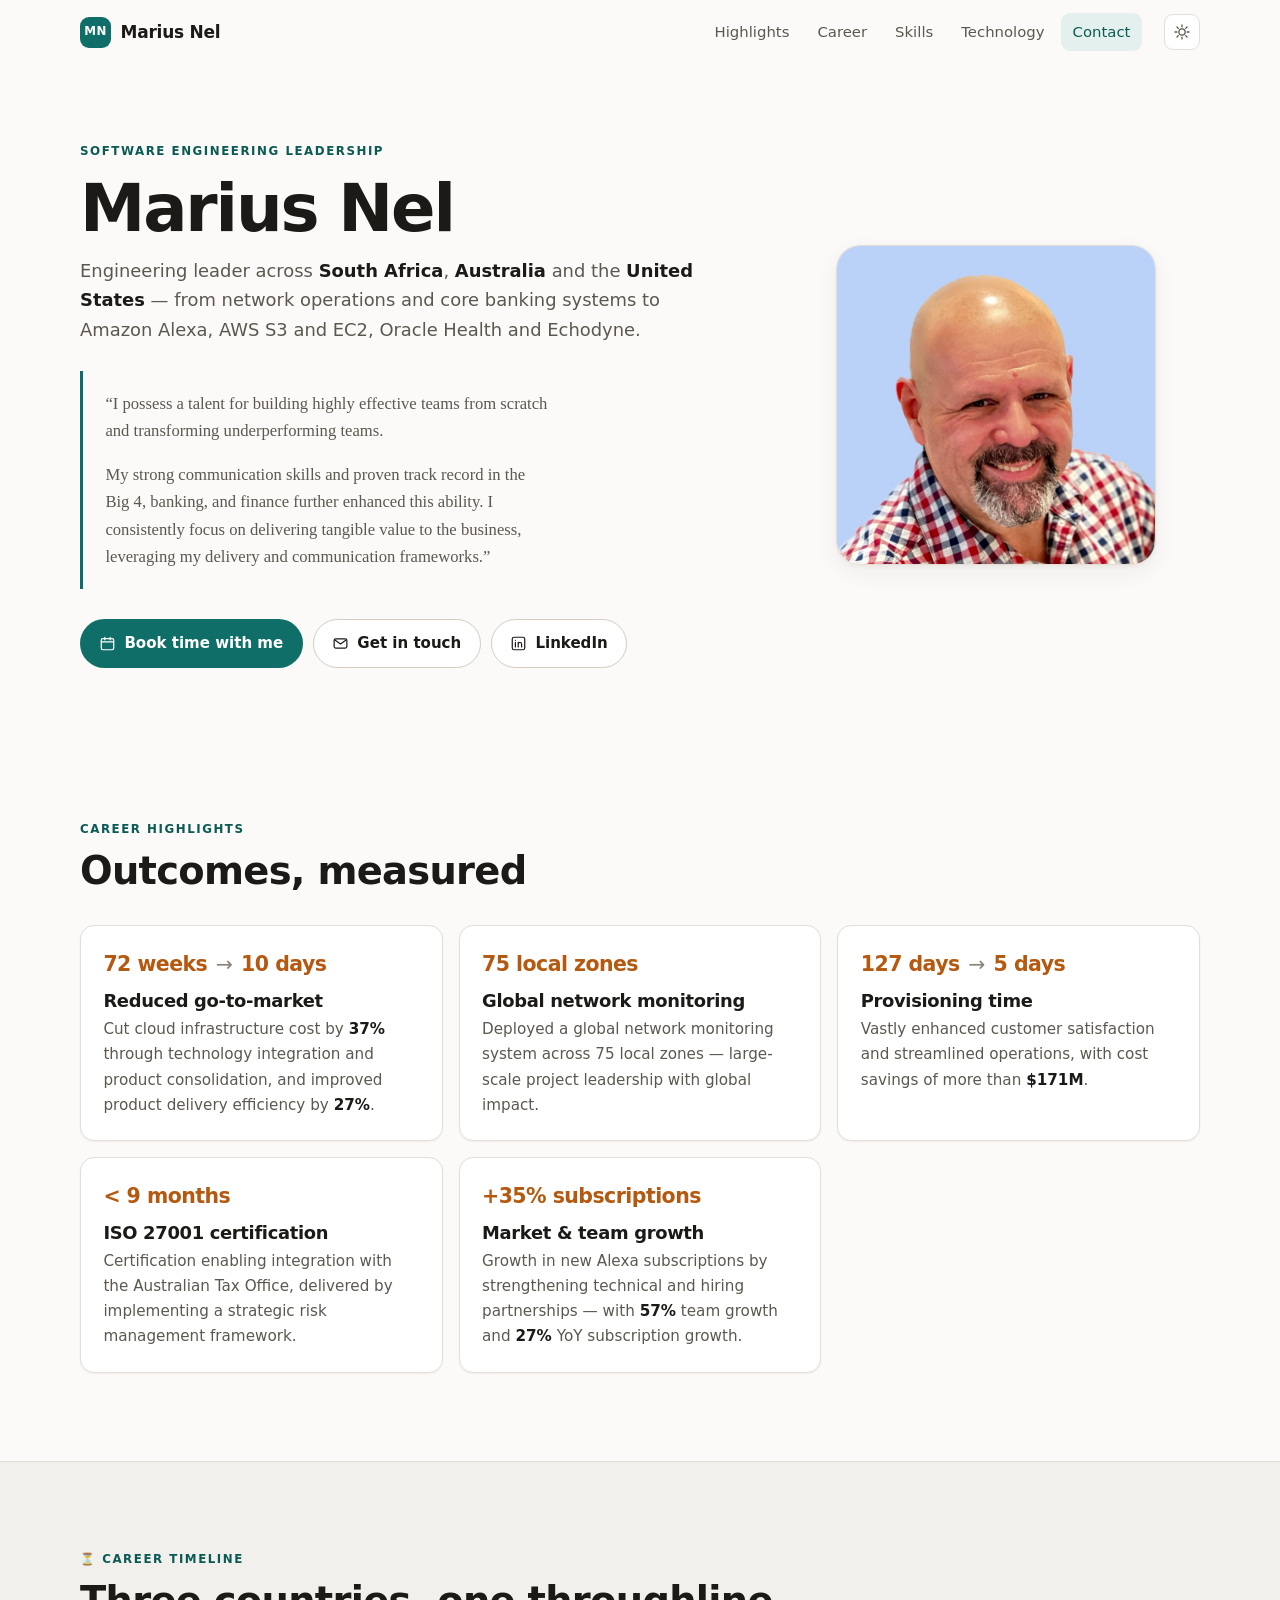
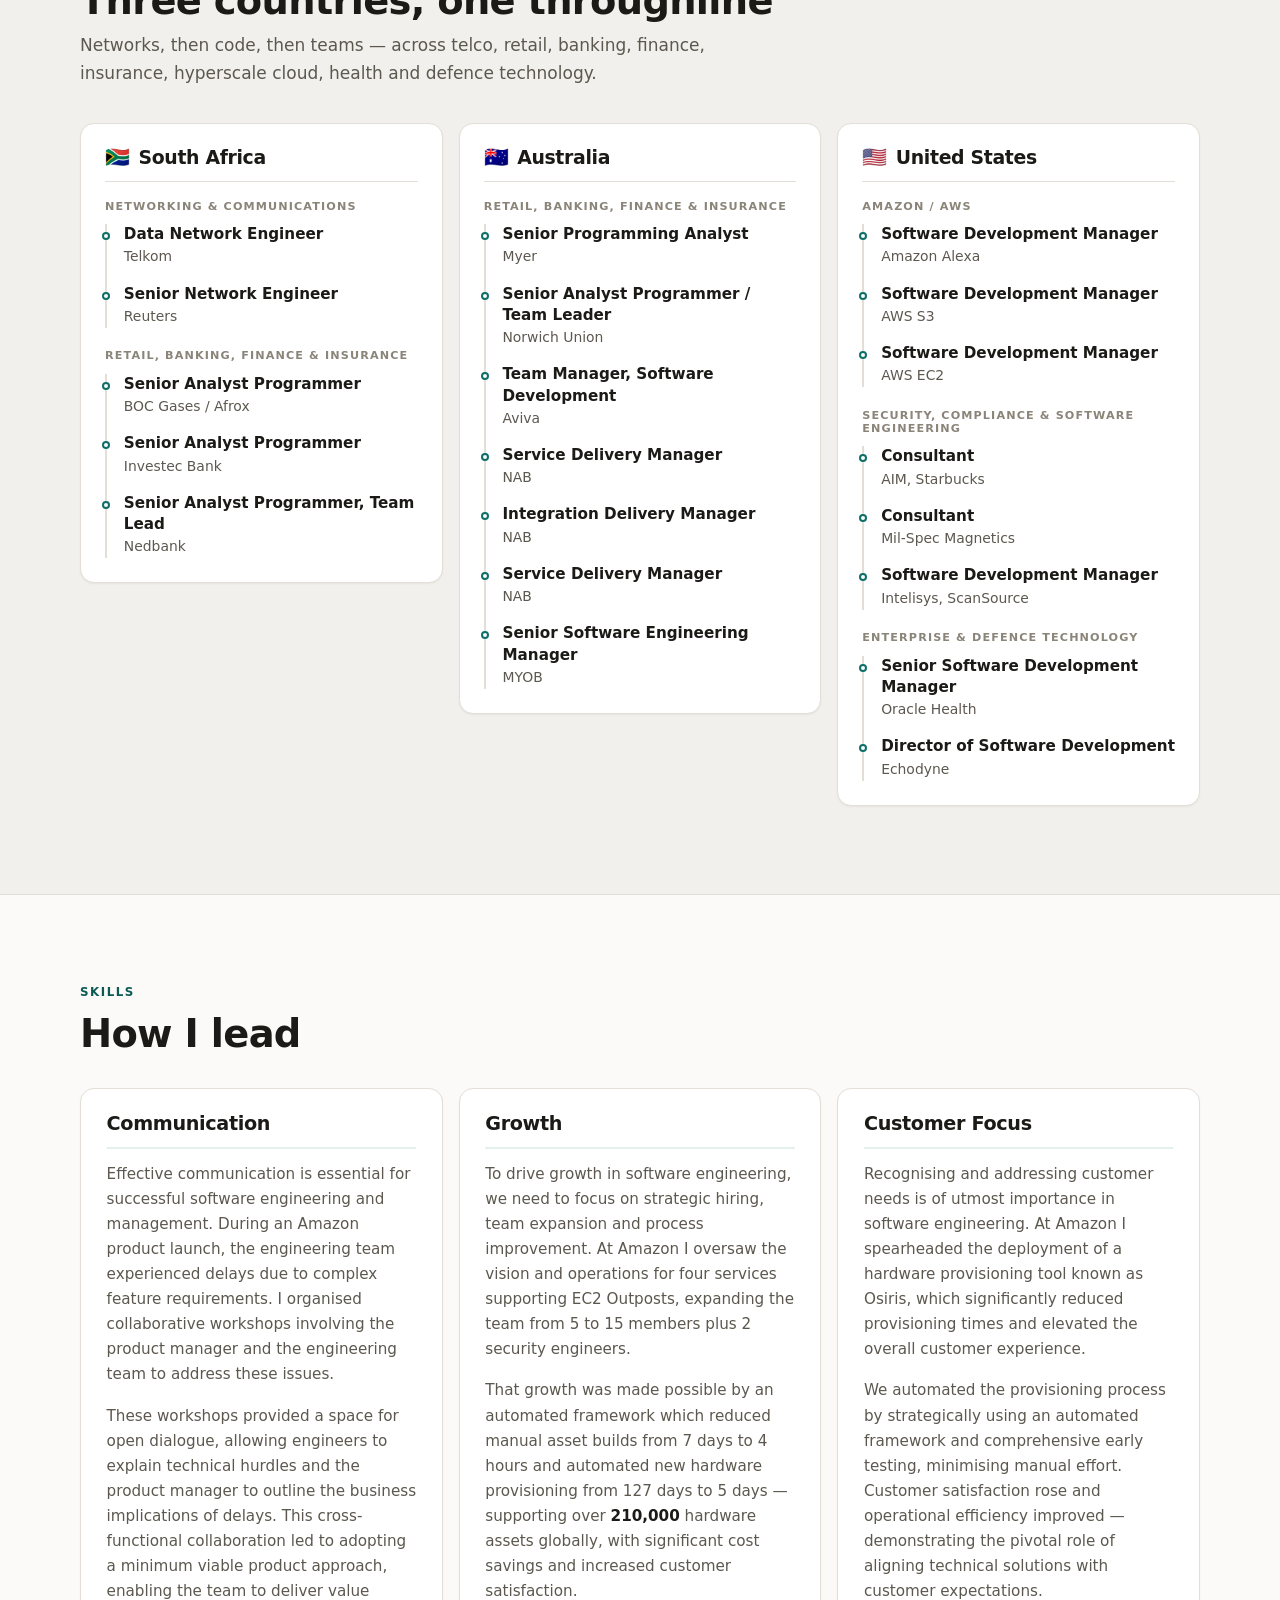
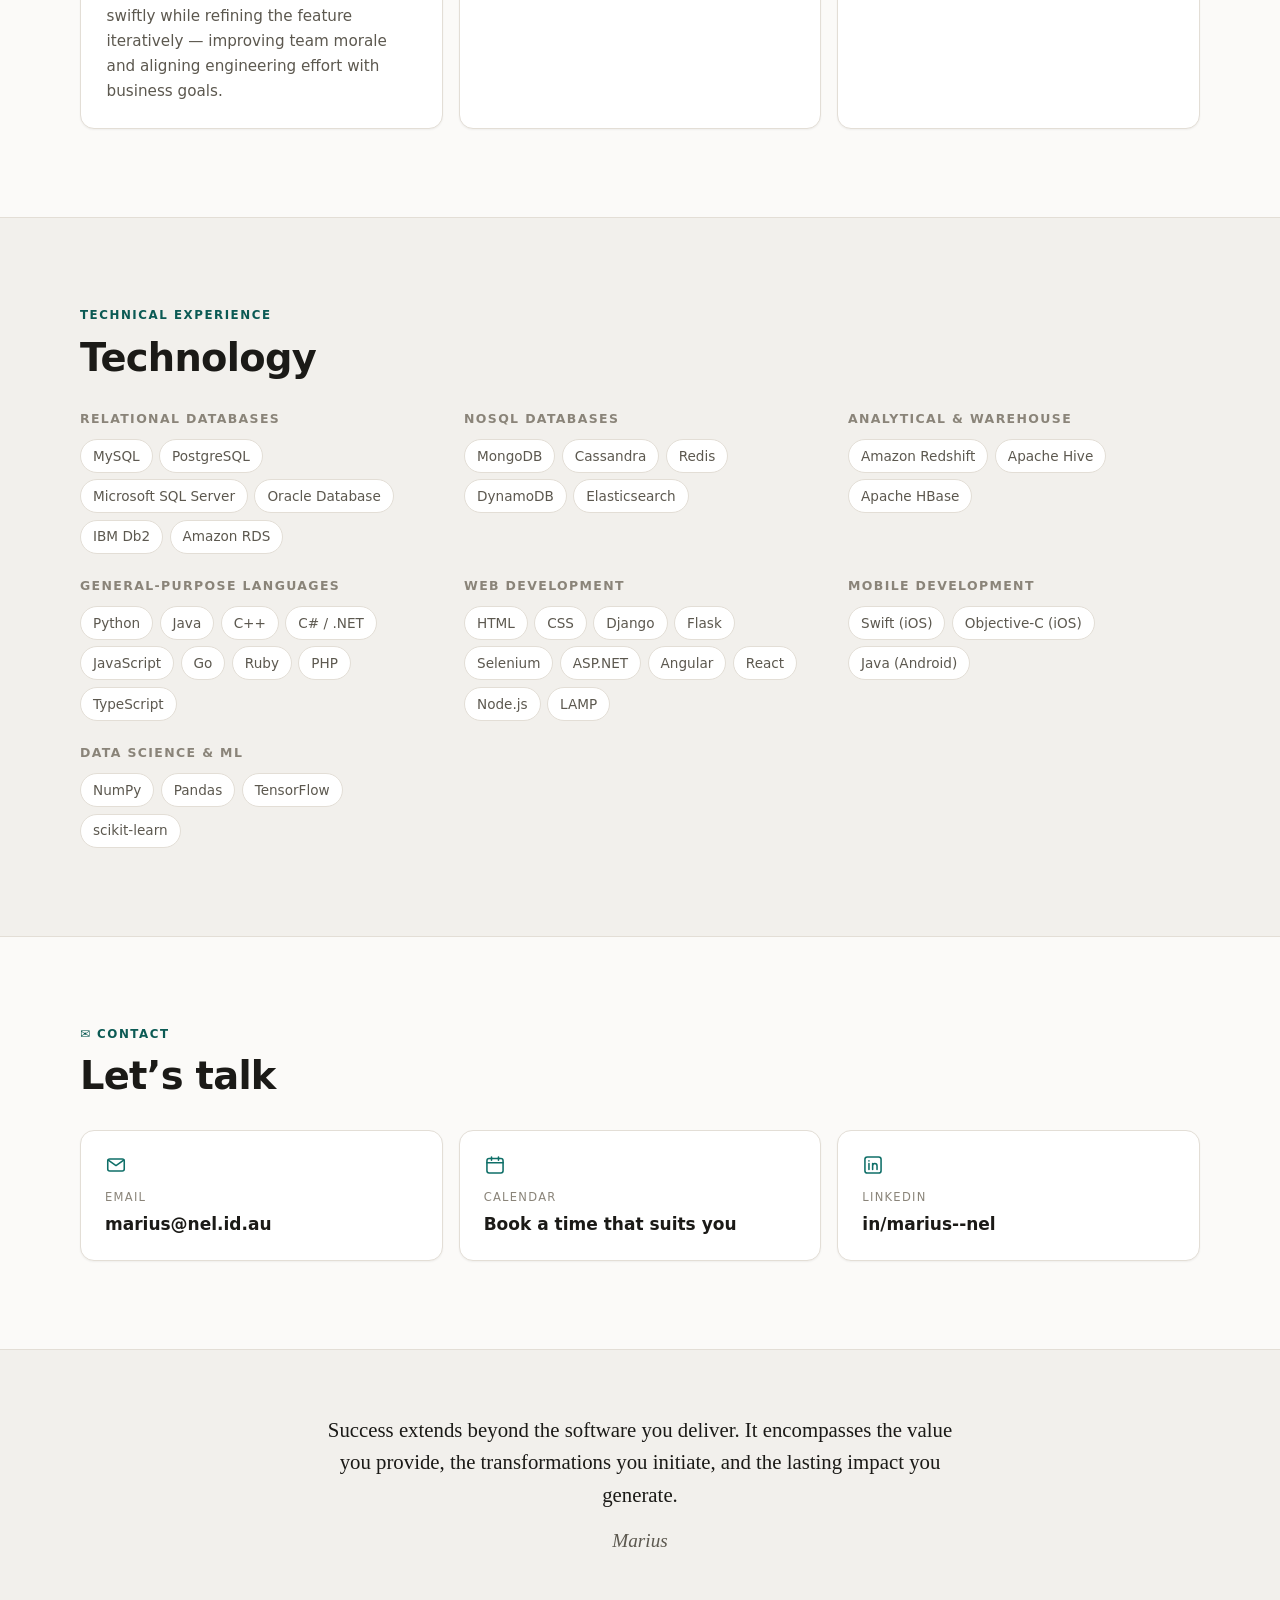
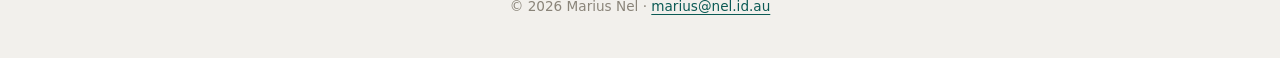
==== index.html @ 3f94d983 "Rebuild marius-nel.com as a static GitHub Pages site Replaces the Notion-hosted page with a dependen" ====
<!doctype html>
<html lang="en" data-theme="light">
<head>
<meta charset="utf-8">
<meta name="viewport" content="width=device-width, initial-scale=1">
<title>Marius Nel — Software Engineering Leader</title>
<meta name="description" content="Marius Nel — engineering leader across South Africa, Australia and the United States. Amazon, AWS, Oracle Health, Echodyne, NAB, MYOB. Building high-performing teams and turning around underperforming ones.">
<link rel="canonical" href="https://www.marius-nel.com/">

<meta property="og:type" content="profile">
<meta property="og:title" content="Marius Nel — Software Engineering Leader">
<meta property="og:description" content="I build highly effective teams from scratch and transform underperforming ones — with a track record across Big 4, banking, finance, and hyperscale cloud.">
<meta property="og:image" content="assets/img/marius-nel.jpg">
<meta property="og:url" content="https://www.marius-nel.com/">
<meta name="twitter:card" content="summary_large_image">

<link rel="icon" href="assets/img/favicon.svg" type="image/svg+xml">
<link rel="apple-touch-icon" href="assets/img/marius-nel.jpg">
<link rel="stylesheet" href="assets/css/site.css">

<!-- Set the theme before first paint so there is no light-to-dark flash. -->
<script>
(function(){try{var t=localStorage.getItem("mn-theme")||(matchMedia("(prefers-color-scheme: dark)").matches?"dark":"light");document.documentElement.setAttribute("data-theme",t);}catch(e){}})();
</script>

<script type="application/ld+json">
{
  "@context": "https://schema.org",
  "@type": "Person",
  "name": "Marius Nel",
  "jobTitle": "Software Engineering Leader",
  "email": "mailto:marius@nel.id.au",
  "url": "https://www.marius-nel.com/",
  "image": "https://www.marius-nel.com/assets/img/marius-nel.jpg",
  "sameAs": ["https://www.linkedin.com/in/marius--nel/"],
  "knowsAbout": ["Software Engineering Management", "Cloud Infrastructure", "Service Delivery", "ISO 27001", "Team Building"],
  "alumniOf": [
    {"@type": "Organization", "name": "Amazon"},
    {"@type": "Organization", "name": "Amazon Web Services"},
    {"@type": "Organization", "name": "Oracle Health"},
    {"@type": "Organization", "name": "National Australia Bank"}
  ]
}
</script>
</head>
<body>

<a class="skip-link" href="#main">Skip to content</a>

<header class="site-header">
  <div class="wrap header-inner">
    <a class="brand" href="#top">
      <span class="brand-mark" aria-hidden="true">MN</span>
      <span class="brand-name">Marius Nel</span>
    </a>

    <nav class="nav" id="nav" aria-label="Primary">
      <a href="#highlights">Highlights</a>
      <a href="#timeline">Career</a>
      <a href="#skills">Skills</a>
      <a href="#tech">Technology</a>
      <a href="#contact">Contact</a>
    </nav>

    <div class="header-actions">
      <button class="icon-btn" id="theme-toggle" type="button" aria-label="Switch to dark theme" aria-pressed="false">
        <svg class="i-sun" viewBox="0 0 24 24" width="18" height="18" aria-hidden="true"><circle cx="12" cy="12" r="4.2"/><g><path d="M12 2.6v2.6M12 18.8v2.6M2.6 12h2.6M18.8 12h2.6M5.3 5.3l1.9 1.9M16.8 16.8l1.9 1.9M18.7 5.3l-1.9 1.9M7.2 16.8l-1.9 1.9"/></g></svg>
        <svg class="i-moon" viewBox="0 0 24 24" width="18" height="18" aria-hidden="true"><path d="M20 14.4A8.6 8.6 0 1 1 9.6 4a7 7 0 0 0 10.4 10.4Z"/></svg>
      </button>
      <button class="icon-btn nav-toggle" id="nav-toggle" type="button" aria-label="Open menu" aria-expanded="false" aria-controls="nav">
        <svg viewBox="0 0 24 24" width="18" height="18" aria-hidden="true"><path d="M4 7h16M4 12h16M4 17h16"/></svg>
      </button>
    </div>
  </div>
</header>

<main id="main">

  <!-- ───────────────────────── Hero ───────────────────────── -->
  <section class="hero" id="top">
    <div class="wrap hero-grid">
      <div class="hero-copy">
        <p class="eyebrow">Software Engineering Leadership</p>
        <h1>Marius&nbsp;Nel</h1>
        <p class="lede">
          Engineering leader across <strong>South Africa</strong>, <strong>Australia</strong> and the
          <strong>United States</strong> — from network operations and core banking systems to
          Amazon Alexa, AWS S3 and EC2, Oracle Health and Echodyne.
        </p>

        <blockquote class="pull">
          <p>“I possess a talent for building highly effective teams from scratch and transforming underperforming teams.</p>
          <p>My strong communication skills and proven track record in the Big&nbsp;4, banking, and finance further enhanced this ability. I consistently focus on delivering tangible value to the business, leveraging my delivery and communication frameworks.”</p>
        </blockquote>

        <div class="cta-row">
          <a class="btn btn-primary" href="https://calendar.notion.so/meet/mariusnel/meet" target="_blank" rel="noopener">
            <svg viewBox="0 0 24 24" width="17" height="17" aria-hidden="true"><rect x="3.2" y="5" width="17.6" height="15.8" rx="2.4"/><path d="M3.2 9.6h17.6M8.2 3.2v3.6M15.8 3.2v3.6"/></svg>
            Book time with me
          </a>
          <a class="btn btn-ghost" href="#contact">
            <svg viewBox="0 0 24 24" width="17" height="17" aria-hidden="true"><rect x="3" y="5.4" width="18" height="13.2" rx="2.2"/><path d="m3.6 6.6 8.4 6 8.4-6"/></svg>
            Get in touch
          </a>
          <a class="btn btn-ghost" href="https://www.linkedin.com/in/marius--nel/" target="_blank" rel="noopener">
            <svg viewBox="0 0 24 24" width="17" height="17" aria-hidden="true"><rect x="3.2" y="3.2" width="17.6" height="17.6" rx="2.6"/><path d="M7.6 10.4v6.4M7.6 7.5v.05M11.6 16.8v-6.4M11.6 13.1c0-1.6 1-2.7 2.4-2.7s2.4 1 2.4 2.7v3.7"/></svg>
            LinkedIn
          </a>
        </div>
      </div>

      <figure class="hero-figure">
        <img src="assets/img/marius-nel.jpg" alt="Portrait of Marius Nel" width="1690" height="1792" fetchpriority="high">
      </figure>
    </div>
  </section>

  <!-- ───────────────────── Career highlights ───────────────────── -->
  <section class="section" id="highlights" aria-labelledby="highlights-h">
    <div class="wrap">
      <p class="eyebrow">Career Highlights</p>
      <h2 id="highlights-h">Outcomes, measured</h2>

      <ul class="cards" role="list">
        <li class="card">
          <p class="stat">72 weeks <span class="arrow" aria-label="reduced to">→</span> 10 days</p>
          <h3>Reduced go-to-market</h3>
          <p>Cut cloud infrastructure cost by <strong>37%</strong> through technology integration and product consolidation, and improved product delivery efficiency by <strong>27%</strong>.</p>
        </li>
        <li class="card">
          <p class="stat">75 local zones</p>
          <h3>Global network monitoring</h3>
          <p>Deployed a global network monitoring system across 75 local zones — large-scale project leadership with global impact.</p>
        </li>
        <li class="card">
          <p class="stat">127 days <span class="arrow" aria-label="reduced to">→</span> 5 days</p>
          <h3>Provisioning time</h3>
          <p>Vastly enhanced customer satisfaction and streamlined operations, with cost savings of more than <strong>$171M</strong>.</p>
        </li>
        <li class="card">
          <p class="stat">&lt; 9 months</p>
          <h3>ISO 27001 certification</h3>
          <p>Certification enabling integration with the Australian Tax Office, delivered by implementing a strategic risk management framework.</p>
        </li>
        <li class="card">
          <p class="stat">+35% subscriptions</p>
          <h3>Market &amp; team growth</h3>
          <p>Growth in new Alexa subscriptions by strengthening technical and hiring partnerships — with <strong>57%</strong> team growth and <strong>27%</strong> YoY subscription growth.</p>
        </li>
      </ul>
    </div>
  </section>

  <!-- ─────────────────────── Career timeline ─────────────────────── -->
  <section class="section section-alt" id="timeline" aria-labelledby="timeline-h">
    <div class="wrap">
      <p class="eyebrow">⏳ Career Timeline</p>
      <h2 id="timeline-h">Three countries, one throughline</h2>
      <p class="section-lede">Networks, then code, then teams — across telco, retail, banking, finance, insurance, hyperscale cloud, health and defence technology.</p>

      <div class="timeline">

        <section class="era" aria-labelledby="era-za">
          <h3 class="era-title" id="era-za"><span class="flag" aria-hidden="true">🇿🇦</span> South Africa</h3>

          <div class="era-group">
            <h4>Networking &amp; Communications</h4>
            <ul role="list">
              <li><span class="role">Data Network Engineer</span><span class="org">Telkom</span></li>
              <li><span class="role">Senior Network Engineer</span><span class="org">Reuters</span></li>
            </ul>
          </div>

          <div class="era-group">
            <h4>Retail, Banking, Finance &amp; Insurance</h4>
            <ul role="list">
              <li><span class="role">Senior Analyst Programmer</span><span class="org">BOC Gases / Afrox</span></li>
              <li><span class="role">Senior Analyst Programmer</span><span class="org">Investec Bank</span></li>
              <li><span class="role">Senior Analyst Programmer, Team Lead</span><span class="org">Nedbank</span></li>
            </ul>
          </div>
        </section>

        <section class="era" aria-labelledby="era-au">
          <h3 class="era-title" id="era-au"><span class="flag" aria-hidden="true">🇦🇺</span> Australia</h3>

          <div class="era-group">
            <h4>Retail, Banking, Finance &amp; Insurance</h4>
            <ul role="list">
              <li><span class="role">Senior Programming Analyst</span><span class="org">Myer</span></li>
              <li><span class="role">Senior Analyst Programmer / Team Leader</span><span class="org">Norwich Union</span></li>
              <li><span class="role">Team Manager, Software Development</span><span class="org">Aviva</span></li>
              <li><span class="role">Service Delivery Manager</span><span class="org">NAB</span></li>
              <li><span class="role">Integration Delivery Manager</span><span class="org">NAB</span></li>
              <li><span class="role">Service Delivery Manager</span><span class="org">NAB</span></li>
              <li><span class="role">Senior Software Engineering Manager</span><span class="org">MYOB</span></li>
            </ul>
          </div>
        </section>

        <section class="era" aria-labelledby="era-us">
          <h3 class="era-title" id="era-us"><span class="flag" aria-hidden="true">🇺🇸</span> United States</h3>

          <div class="era-group">
            <h4>Amazon / AWS</h4>
            <ul role="list">
              <li><span class="role">Software Development Manager</span><span class="org">Amazon Alexa</span></li>
              <li><span class="role">Software Development Manager</span><span class="org">AWS S3</span></li>
              <li><span class="role">Software Development Manager</span><span class="org">AWS EC2</span></li>
            </ul>
          </div>

          <div class="era-group">
            <h4>Security, Compliance &amp; Software Engineering</h4>
            <ul role="list">
              <li><span class="role">Consultant</span><span class="org">AIM, Starbucks</span></li>
              <li><span class="role">Consultant</span><span class="org">Mil-Spec Magnetics</span></li>
              <li><span class="role">Software Development Manager</span><span class="org">Intelisys, ScanSource</span></li>
            </ul>
          </div>

          <div class="era-group">
            <h4>Enterprise &amp; Defence Technology</h4>
            <ul role="list">
              <li><span class="role">Senior Software Development Manager</span><span class="org">Oracle Health</span></li>
              <li><span class="role">Director of Software Development</span><span class="org">Echodyne</span></li>
            </ul>
          </div>
        </section>

      </div>
    </div>
  </section>

  <!-- ───────────────────────── Skills ───────────────────────── -->
  <section class="section" id="skills" aria-labelledby="skills-h">
    <div class="wrap">
      <p class="eyebrow">Skills</p>
      <h2 id="skills-h">How I lead</h2>

      <div class="skill-grid">
        <article class="skill">
          <h3>Communication</h3>
          <p>Effective communication is essential for successful software engineering and management. During an Amazon product launch, the engineering team experienced delays due to complex feature requirements. I organised collaborative workshops involving the product manager and the engineering team to address these issues.</p>
          <p>These workshops provided a space for open dialogue, allowing engineers to explain technical hurdles and the product manager to outline the business implications of delays. This cross-functional collaboration led to adopting a minimum viable product approach, enabling the team to deliver value swiftly while refining the feature iteratively — improving team morale and aligning engineering effort with business goals.</p>
        </article>

        <article class="skill">
          <h3>Growth</h3>
          <p>To drive growth in software engineering, we need to focus on strategic hiring, team expansion and process improvement. At Amazon I oversaw the vision and operations for four services supporting EC2 Outposts, expanding the team from 5 to 15 members plus 2 security engineers.</p>
          <p>That growth was made possible by an automated framework which reduced manual asset builds from 7 days to 4 hours and automated new hardware provisioning from 127 days to 5 days — supporting over <strong>210,000</strong> hardware assets globally, with significant cost savings and increased customer satisfaction.</p>
        </article>

        <article class="skill">
          <h3>Customer Focus</h3>
          <p>Recognising and addressing customer needs is of utmost importance in software engineering. At Amazon I spearheaded the deployment of a hardware provisioning tool known as Osiris, which significantly reduced provisioning times and elevated the overall customer experience.</p>
          <p>We automated the provisioning process by strategically using an automated framework and comprehensive early testing, minimising manual effort. Customer satisfaction rose and operational efficiency improved — demonstrating the pivotal role of aligning technical solutions with customer expectations.</p>
        </article>
      </div>
    </div>
  </section>

  <!-- ─────────────────── Technical experience ─────────────────── -->
  <section class="section section-alt" id="tech" aria-labelledby="tech-h">
    <div class="wrap">
      <p class="eyebrow">Technical Experience</p>
      <h2 id="tech-h">Technology</h2>

      <div class="tech-grid">
        <div class="tech-block">
          <h3>Relational databases</h3>
          <ul class="chips" role="list">
            <li>MySQL</li><li>PostgreSQL</li><li>Microsoft SQL Server</li><li>Oracle Database</li><li>IBM Db2</li><li>Amazon RDS</li>
          </ul>
        </div>

        <div class="tech-block">
          <h3>NoSQL databases</h3>
          <ul class="chips" role="list">
            <li>MongoDB</li><li>Cassandra</li><li>Redis</li><li>DynamoDB</li><li>Elasticsearch</li>
          </ul>
        </div>

        <div class="tech-block">
          <h3>Analytical &amp; warehouse</h3>
          <ul class="chips" role="list">
            <li>Amazon Redshift</li><li>Apache Hive</li><li>Apache HBase</li>
          </ul>
        </div>

        <div class="tech-block">
          <h3>General-purpose languages</h3>
          <ul class="chips" role="list">
            <li>Python</li><li>Java</li><li>C++</li><li>C# / .NET</li><li>JavaScript</li><li>Go</li><li>Ruby</li><li>PHP</li><li>TypeScript</li>
          </ul>
        </div>

        <div class="tech-block">
          <h3>Web development</h3>
          <ul class="chips" role="list">
            <li>HTML</li><li>CSS</li><li>Django</li><li>Flask</li><li>Selenium</li><li>ASP.NET</li><li>Angular</li><li>React</li><li>Node.js</li><li>LAMP</li>
          </ul>
        </div>

        <div class="tech-block">
          <h3>Mobile development</h3>
          <ul class="chips" role="list">
            <li>Swift (iOS)</li><li>Objective-C (iOS)</li><li>Java (Android)</li>
          </ul>
        </div>

        <div class="tech-block">
          <h3>Data science &amp; ML</h3>
          <ul class="chips" role="list">
            <li>NumPy</li><li>Pandas</li><li>TensorFlow</li><li>scikit-learn</li>
          </ul>
        </div>
      </div>
    </div>
  </section>

  <!-- ───────────────────────── Contact ───────────────────────── -->
  <section class="section" id="contact" aria-labelledby="contact-h">
    <div class="wrap">
      <p class="eyebrow">✉️ Contact</p>
      <h2 id="contact-h">Let’s talk</h2>

      <div class="contact-grid">
        <a class="contact-card" href="mailto:marius@nel.id.au">
          <svg viewBox="0 0 24 24" width="22" height="22" aria-hidden="true"><rect x="3" y="5.4" width="18" height="13.2" rx="2.2"/><path d="m3.6 6.6 8.4 6 8.4-6"/></svg>
          <span class="contact-label">Email</span>
          <span class="contact-value">marius@nel.id.au</span>
        </a>

        <a class="contact-card" href="https://calendar.notion.so/meet/mariusnel/meet" target="_blank" rel="noopener">
          <svg viewBox="0 0 24 24" width="22" height="22" aria-hidden="true"><rect x="3.2" y="5" width="17.6" height="15.8" rx="2.4"/><path d="M3.2 9.6h17.6M8.2 3.2v3.6M15.8 3.2v3.6"/></svg>
          <span class="contact-label">Calendar</span>
          <span class="contact-value">Book a time that suits you</span>
        </a>

        <a class="contact-card" href="https://www.linkedin.com/in/marius--nel/" target="_blank" rel="noopener">
          <svg viewBox="0 0 24 24" width="22" height="22" aria-hidden="true"><rect x="3.2" y="3.2" width="17.6" height="17.6" rx="2.6"/><path d="M7.6 10.4v6.4M7.6 7.5v.05M11.6 16.8v-6.4M11.6 13.1c0-1.6 1-2.7 2.4-2.7s2.4 1 2.4 2.7v3.7"/></svg>
          <span class="contact-label">LinkedIn</span>
          <span class="contact-value">in/marius--nel</span>
        </a>
      </div>
    </div>
  </section>

</main>

<footer class="site-footer">
  <div class="wrap">
    <blockquote class="signoff">
      <p>Success extends beyond the software you deliver. It encompasses the value you provide, the transformations you initiate, and the lasting impact you generate.</p>
      <footer class="signature">Marius</footer>
    </blockquote>
    <p class="colophon">© <span id="year">2026</span> Marius Nel · <a href="mailto:marius@nel.id.au">marius@nel.id.au</a></p>
  </div>
</footer>

<script src="assets/js/site.js"></script>
</body>
</html>
---- assets/css/site.css ----
/* ============================================================
   Marius Nel — site styles
   Light-first, dark theme via [data-theme="dark"]. No build step.
   ============================================================ */

:root {
  --bg:          #fbfaf8;
  --bg-alt:      #f2f0ec;
  --surface:     #ffffff;
  --border:      #e3ded6;
  --border-firm: #d3ccc0;

  --text:        #1b1a17;
  --text-muted:  #5c584f;
  --text-faint:  #8a8479;

  --accent:      #0f6f68;
  --accent-soft: #e3f0ee;
  --accent-text: #0b5a54;
  --warm:        #b4590f;

  --shadow-sm: 0 1px 2px rgba(27, 26, 23, .05);
  --shadow-md: 0 2px 4px rgba(27, 26, 23, .04), 0 8px 24px rgba(27, 26, 23, .06);

  --radius:    14px;
  --radius-sm: 9px;

  --wrap: 1120px;
  --sans: ui-sans-serif, system-ui, -apple-system, "Segoe UI", Inter, Roboto, "Helvetica Neue", Arial, sans-serif;
  --serif: ui-serif, Georgia, "Iowan Old Style", "Times New Roman", serif;
}

[data-theme="dark"] {
  --bg:          #12141a;
  --bg-alt:      #171a21;
  --surface:     #1b1f27;
  --border:      #2a2f39;
  --border-firm: #3a4150;

  --text:        #eceef2;
  --text-muted:  #a8afbc;
  --text-faint:  #7d8492;

  --accent:      #4fbdb0;
  --accent-soft: #143733;
  --accent-text: #7ad3c7;
  --warm:        #e0a45f;

  --shadow-sm: 0 1px 2px rgba(0, 0, 0, .3);
  --shadow-md: 0 2px 4px rgba(0, 0, 0, .25), 0 8px 24px rgba(0, 0, 0, .3);
}

/* ---------- base ---------- */

*, *::before, *::after { box-sizing: border-box; }

html { scroll-behavior: smooth; scroll-padding-top: 84px; -webkit-text-size-adjust: 100%; }

body {
  margin: 0;
  background: var(--bg);
  color: var(--text);
  font-family: var(--sans);
  font-size: 17px;
  line-height: 1.65;
  -webkit-font-smoothing: antialiased;
}

img { max-width: 100%; height: auto; display: block; }

a { color: var(--accent-text); text-underline-offset: 3px; }
a:hover { color: var(--text); }

h1, h2, h3, h4 { line-height: 1.18; letter-spacing: -0.018em; margin: 0 0 .5rem; }
h1 { font-size: clamp(2.6rem, 6vw, 4.1rem); font-weight: 700; letter-spacing: -0.032em; }
h2 { font-size: clamp(1.7rem, 3.4vw, 2.4rem); font-weight: 650; }
h3 { font-size: 1.12rem; font-weight: 640; }
h4 { font-size: .8rem; font-weight: 640; }
p  { margin: 0 0 1rem; }

svg { fill: none; stroke: currentColor; stroke-width: 1.7; stroke-linecap: round; stroke-linejoin: round; }

:focus-visible {
  outline: 2.5px solid var(--accent);
  outline-offset: 3px;
  border-radius: 4px;
}

.wrap { width: min(100% - 2.5rem, var(--wrap)); margin-inline: auto; }

.skip-link {
  position: absolute; left: -9999px; top: 0; z-index: 100;
  background: var(--accent); color: #fff; padding: .7rem 1.1rem;
  border-radius: 0 0 var(--radius-sm) 0; font-weight: 600; text-decoration: none;
}
.skip-link:focus { left: 0; color: #fff; }

.eyebrow {
  font-size: .74rem; font-weight: 680; letter-spacing: .13em; text-transform: uppercase;
  color: var(--accent-text); margin: 0 0 .55rem;
}

/* ---------- header ---------- */

.site-header {
  position: sticky; top: 0; z-index: 50;
  background: color-mix(in srgb, var(--bg) 86%, transparent);
  backdrop-filter: saturate(160%) blur(12px);
  border-bottom: 1px solid transparent;
  transition: border-color .2s ease, box-shadow .2s ease;
}
.site-header.is-stuck { border-bottom-color: var(--border); box-shadow: var(--shadow-sm); }

.header-inner { display: flex; align-items: center; gap: 1rem; min-height: 64px; }

.brand { display: inline-flex; align-items: center; gap: .6rem; text-decoration: none; color: var(--text); font-weight: 650; }
.brand-mark {
  display: grid; place-items: center; width: 31px; height: 31px; border-radius: 9px;
  background: var(--accent); color: #fff; font-size: .74rem; letter-spacing: .04em; font-weight: 700;
}
.brand-name { letter-spacing: -0.015em; }

.nav { margin-left: auto; display: flex; gap: .35rem; }
.nav a {
  padding: .45rem .7rem; border-radius: var(--radius-sm);
  color: var(--text-muted); text-decoration: none; font-size: .93rem; font-weight: 520;
  transition: background .15s ease, color .15s ease;
}
.nav a:hover { background: var(--bg-alt); color: var(--text); }
.nav a.is-active { color: var(--accent-text); background: var(--accent-soft); }

.header-actions { display: flex; gap: .4rem; margin-left: .4rem; }

.icon-btn {
  display: grid; place-items: center; width: 36px; height: 36px;
  border: 1px solid var(--border); border-radius: var(--radius-sm);
  background: var(--surface); color: var(--text-muted); cursor: pointer;
  transition: color .15s ease, border-color .15s ease;
}
.icon-btn:hover { color: var(--text); border-color: var(--border-firm); }

.i-moon { display: none; }
[data-theme="dark"] .i-sun  { display: none; }
[data-theme="dark"] .i-moon { display: block; }

.nav-toggle { display: none; }

/* ---------- hero ---------- */

.hero { padding: clamp(2.5rem, 6vw, 5rem) 0 clamp(2.5rem, 5vw, 4rem); }

.hero-grid {
  display: grid; grid-template-columns: minmax(0, 1.35fr) minmax(0, .85fr);
  gap: clamp(2rem, 5vw, 4rem); align-items: center;
}

.lede { font-size: 1.12rem; color: var(--text-muted); max-width: 56ch; }
.lede strong { color: var(--text); font-weight: 620; }

.pull {
  margin: 1.7rem 0 0; padding: 1.15rem 0 1.15rem 1.4rem;
  border-left: 3px solid var(--accent);
  font-family: var(--serif); font-size: 1.04rem; color: var(--text-muted);
  max-width: 58ch;
}
.pull p:last-child { margin-bottom: 0; }

.cta-row { display: flex; flex-wrap: wrap; gap: .65rem; margin-top: 1.9rem; }

.btn {
  display: inline-flex; align-items: center; gap: .5rem;
  padding: .68rem 1.15rem; border-radius: 999px;
  font-size: .94rem; font-weight: 580; text-decoration: none;
  border: 1px solid transparent; transition: transform .12s ease, background .15s ease, border-color .15s ease;
}
.btn:active { transform: translateY(1px); }
.btn-primary { background: var(--accent); color: #fff; }
.btn-primary:hover { background: var(--accent-text); color: #fff; }
[data-theme="dark"] .btn-primary { color: #0d1114; }
[data-theme="dark"] .btn-primary:hover { color: #0d1114; }
.btn-ghost { background: var(--surface); border-color: var(--border-firm); color: var(--text); }
.btn-ghost:hover { background: var(--bg-alt); color: var(--text); }

.hero-figure { margin: 0; justify-self: center; }
.hero-figure img {
  width: min(320px, 72vw); aspect-ratio: 1; object-fit: cover; object-position: 50% 22%;
  border-radius: 24px; border: 1px solid var(--border); box-shadow: var(--shadow-md);
}

/* ---------- sections ---------- */

.section { padding: clamp(3rem, 7vw, 5.5rem) 0; }
.section-alt { background: var(--bg-alt); border-block: 1px solid var(--border); }
.section-lede { color: var(--text-muted); max-width: 62ch; margin-top: .35rem; }

/* ---------- highlight cards ---------- */

/* Five cards: 3 + 2 reads better than 4 + 1, so cap the track count at three. */
.cards {
  list-style: none; padding: 0; margin: 2rem 0 0;
  display: grid; gap: 1rem;
  grid-template-columns: repeat(auto-fit, minmax(265px, 1fr));
}
@media (min-width: 900px) {
  .cards { grid-template-columns: repeat(3, 1fr); }
}

.card {
  background: var(--surface); border: 1px solid var(--border); border-radius: var(--radius);
  padding: 1.35rem 1.4rem 1.4rem; box-shadow: var(--shadow-sm);
  transition: border-color .18s ease, box-shadow .18s ease, transform .18s ease;
}
.card:hover { border-color: var(--border-firm); box-shadow: var(--shadow-md); transform: translateY(-2px); }

.card .stat {
  font-size: 1.28rem; font-weight: 700; letter-spacing: -0.026em;
  color: var(--warm); margin: 0 0 .5rem;
}
.card .arrow { color: var(--text-faint); font-weight: 400; padding: 0 .1em; }
.card h3 { margin-bottom: .4rem; }
.card p:last-child { margin: 0; color: var(--text-muted); font-size: .95rem; }
.card strong { color: var(--text); font-weight: 640; }

/* ---------- timeline ---------- */

/* align-items: start — the eras differ a lot in length; stretching leaves dead space. */
.timeline {
  display: grid; gap: 1rem; margin-top: 2.2rem; align-items: start;
  grid-template-columns: repeat(auto-fit, minmax(290px, 1fr));
}

.era {
  background: var(--surface); border: 1px solid var(--border); border-radius: var(--radius);
  padding: 1.4rem 1.5rem 1.5rem; box-shadow: var(--shadow-sm);
}
.era-title {
  display: flex; align-items: center; gap: .55rem;
  font-size: 1.18rem; font-weight: 660; margin: 0 0 1.1rem;
  padding-bottom: .8rem; border-bottom: 1px solid var(--border);
}
.flag { font-size: 1.25rem; line-height: 1; }

.era-group + .era-group { margin-top: 1.35rem; }
.era-group h4 {
  text-transform: uppercase; letter-spacing: .1em; font-size: .7rem;
  color: var(--text-faint); margin: 0 0 .7rem;
}

.era-group ul {
  list-style: none; margin: 0; padding: 0 0 0 1.05rem;
  border-left: 2px solid var(--border);
}
.era-group li { position: relative; padding: 0 0 .95rem; }
.era-group li:last-child { padding-bottom: 0; }
.era-group li::before {
  content: ""; position: absolute; left: calc(-1.05rem - 5px); top: .5rem;
  width: 8px; height: 8px; border-radius: 50%;
  background: var(--bg); border: 2px solid var(--accent);
}
.era .role { display: block; font-weight: 580; font-size: .95rem; line-height: 1.4; }
.era .org  { display: block; font-size: .87rem; color: var(--text-muted); }

/* ---------- skills ---------- */

.skill-grid {
  display: grid; gap: 1rem; margin-top: 2rem;
  grid-template-columns: repeat(auto-fit, minmax(300px, 1fr));
}
.skill {
  background: var(--surface); border: 1px solid var(--border); border-radius: var(--radius);
  padding: 1.5rem 1.6rem; box-shadow: var(--shadow-sm);
}
.skill h3 {
  font-size: 1.2rem; margin-bottom: .8rem; padding-bottom: .7rem;
  border-bottom: 2px solid var(--accent-soft);
}
.skill p { font-size: .95rem; color: var(--text-muted); }
.skill p:last-child { margin-bottom: 0; }
.skill strong { color: var(--text); font-weight: 640; }

/* ---------- technology ---------- */

.tech-grid {
  display: grid; gap: 1.6rem 2rem; margin-top: 2rem;
  grid-template-columns: repeat(auto-fit, minmax(280px, 1fr));
}
.tech-block h3 {
  font-size: .78rem; text-transform: uppercase; letter-spacing: .11em;
  color: var(--text-faint); margin-bottom: .75rem;
}
.chips { list-style: none; margin: 0; padding: 0; display: flex; flex-wrap: wrap; gap: .4rem; }
.chips li {
  background: var(--surface); border: 1px solid var(--border); border-radius: 999px;
  padding: .3rem .75rem; font-size: .85rem; color: var(--text-muted); white-space: nowrap;
}

/* ---------- contact ---------- */

.contact-grid {
  display: grid; gap: 1rem; margin-top: 2rem;
  grid-template-columns: repeat(auto-fit, minmax(250px, 1fr));
}
.contact-card {
  display: grid; gap: .2rem;
  background: var(--surface); border: 1px solid var(--border); border-radius: var(--radius);
  padding: 1.4rem 1.5rem; text-decoration: none; color: var(--text);
  box-shadow: var(--shadow-sm);
  transition: border-color .18s ease, box-shadow .18s ease, transform .18s ease;
}
.contact-card:hover { border-color: var(--accent); box-shadow: var(--shadow-md); transform: translateY(-2px); color: var(--text); }
.contact-card svg { color: var(--accent); margin-bottom: .55rem; }
.contact-label { font-size: .72rem; text-transform: uppercase; letter-spacing: .11em; color: var(--text-faint); }
.contact-value { font-weight: 580; overflow-wrap: anywhere; }

/* ---------- footer ---------- */

.site-footer {
  background: var(--bg-alt); border-top: 1px solid var(--border);
  padding: clamp(2.5rem, 5vw, 4rem) 0 2.5rem; text-align: center;
}
.signoff { margin: 0 auto; max-width: 58ch; }
.signoff p {
  font-family: var(--serif); font-size: clamp(1.05rem, 2.2vw, 1.3rem);
  line-height: 1.55; color: var(--text); margin-bottom: .9rem;
}
.signature { font-family: var(--serif); font-style: italic; font-size: 1.2rem; color: var(--text-muted); }
.colophon { margin: 2.4rem 0 0; font-size: .85rem; color: var(--text-faint); }

/* ---------- responsive ---------- */

@media (max-width: 860px) {
  .hero-grid { grid-template-columns: 1fr; text-align: left; }
  .hero-figure { order: -1; justify-self: start; }
  .hero-figure img { width: min(180px, 45vw); border-radius: 20px; }

  .nav-toggle { display: grid; }
  .nav {
    position: absolute; inset: 64px .75rem auto .75rem;
    flex-direction: column; gap: .15rem; padding: .5rem;
    background: var(--surface); border: 1px solid var(--border);
    border-radius: var(--radius); box-shadow: var(--shadow-md);
    display: none;
  }
  .nav.is-open { display: flex; }
  .nav a { padding: .65rem .8rem; font-size: 1rem; }
}

@media (prefers-reduced-motion: reduce) {
  html { scroll-behavior: auto; }
  *, *::before, *::after { animation-duration: .01ms !important; transition-duration: .01ms !important; }
}

@media print {
  .site-header, .cta-row, .contact-card svg { display: none; }
  body { background: #fff; color: #000; font-size: 11pt; }
  .section, .section-alt { border: 0; background: #fff; padding: 1rem 0; }
  .card, .era, .skill, .contact-card { break-inside: avoid; box-shadow: none; }
}
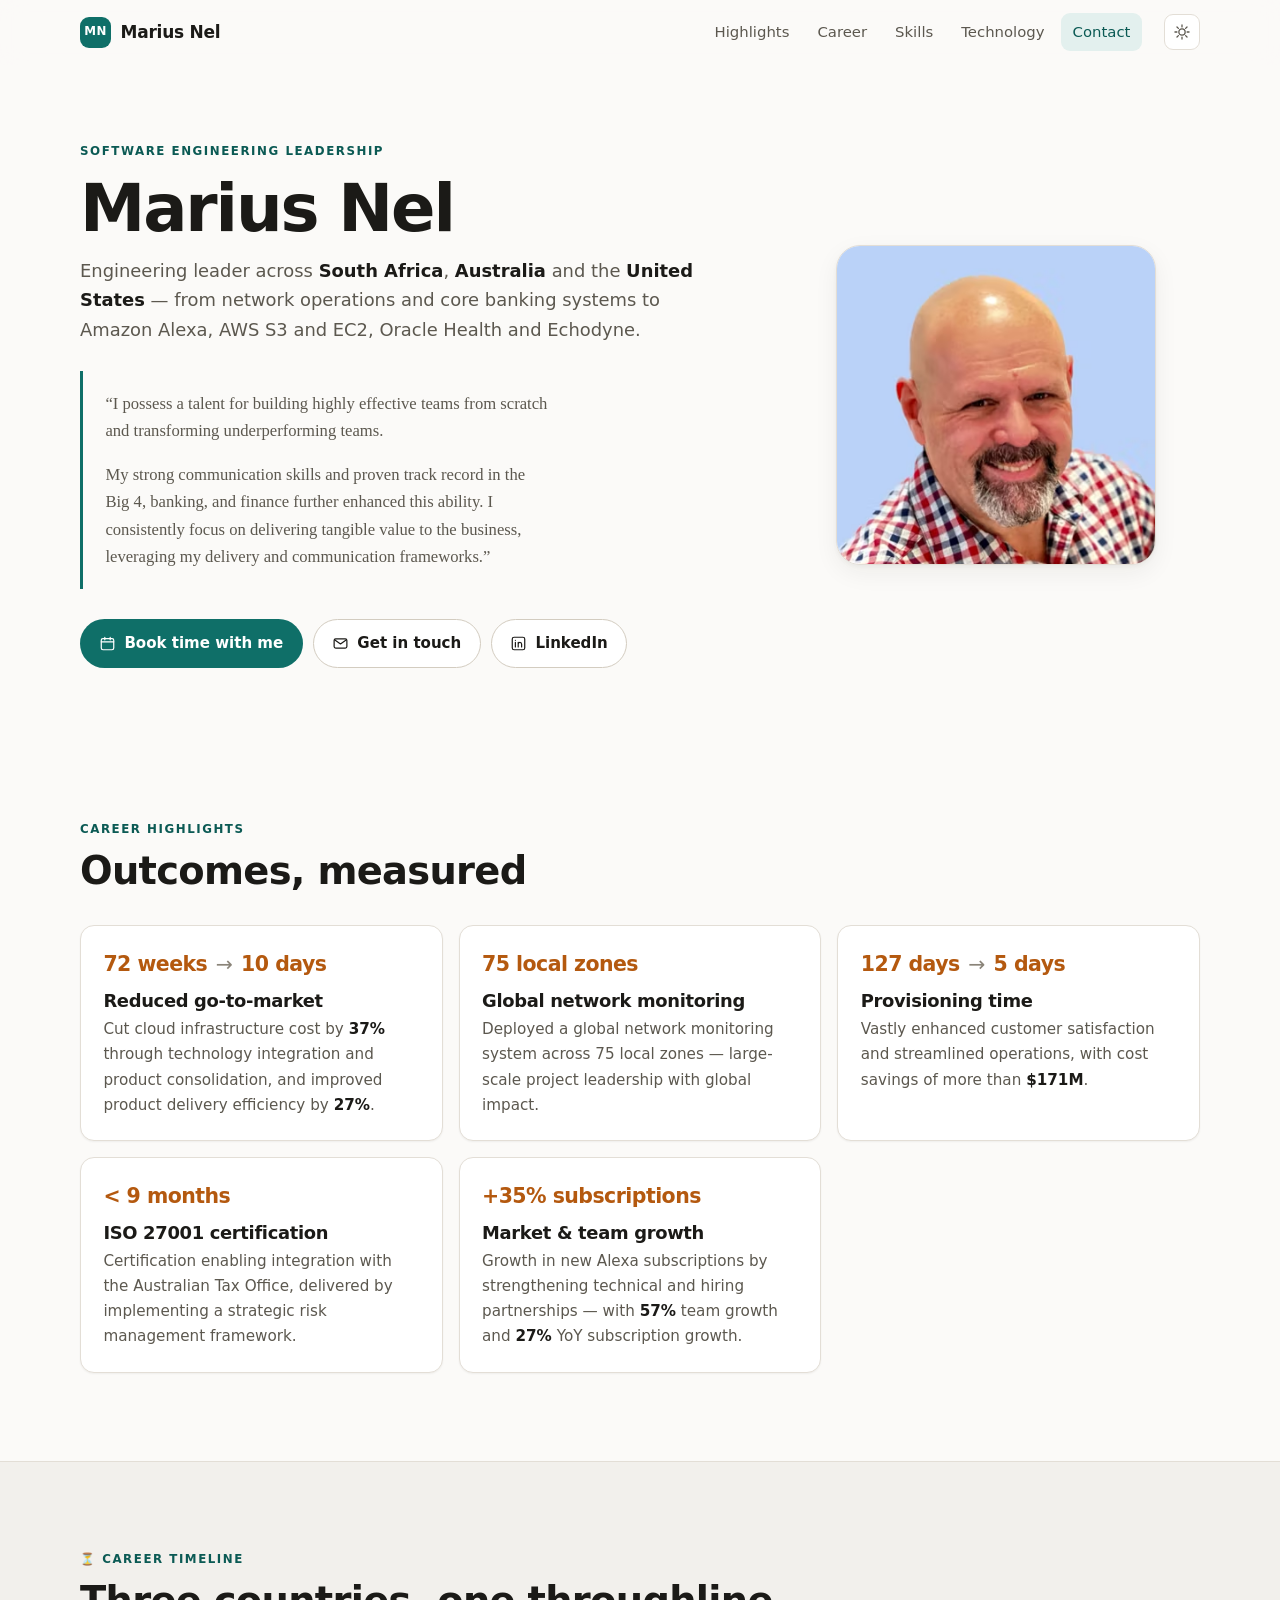
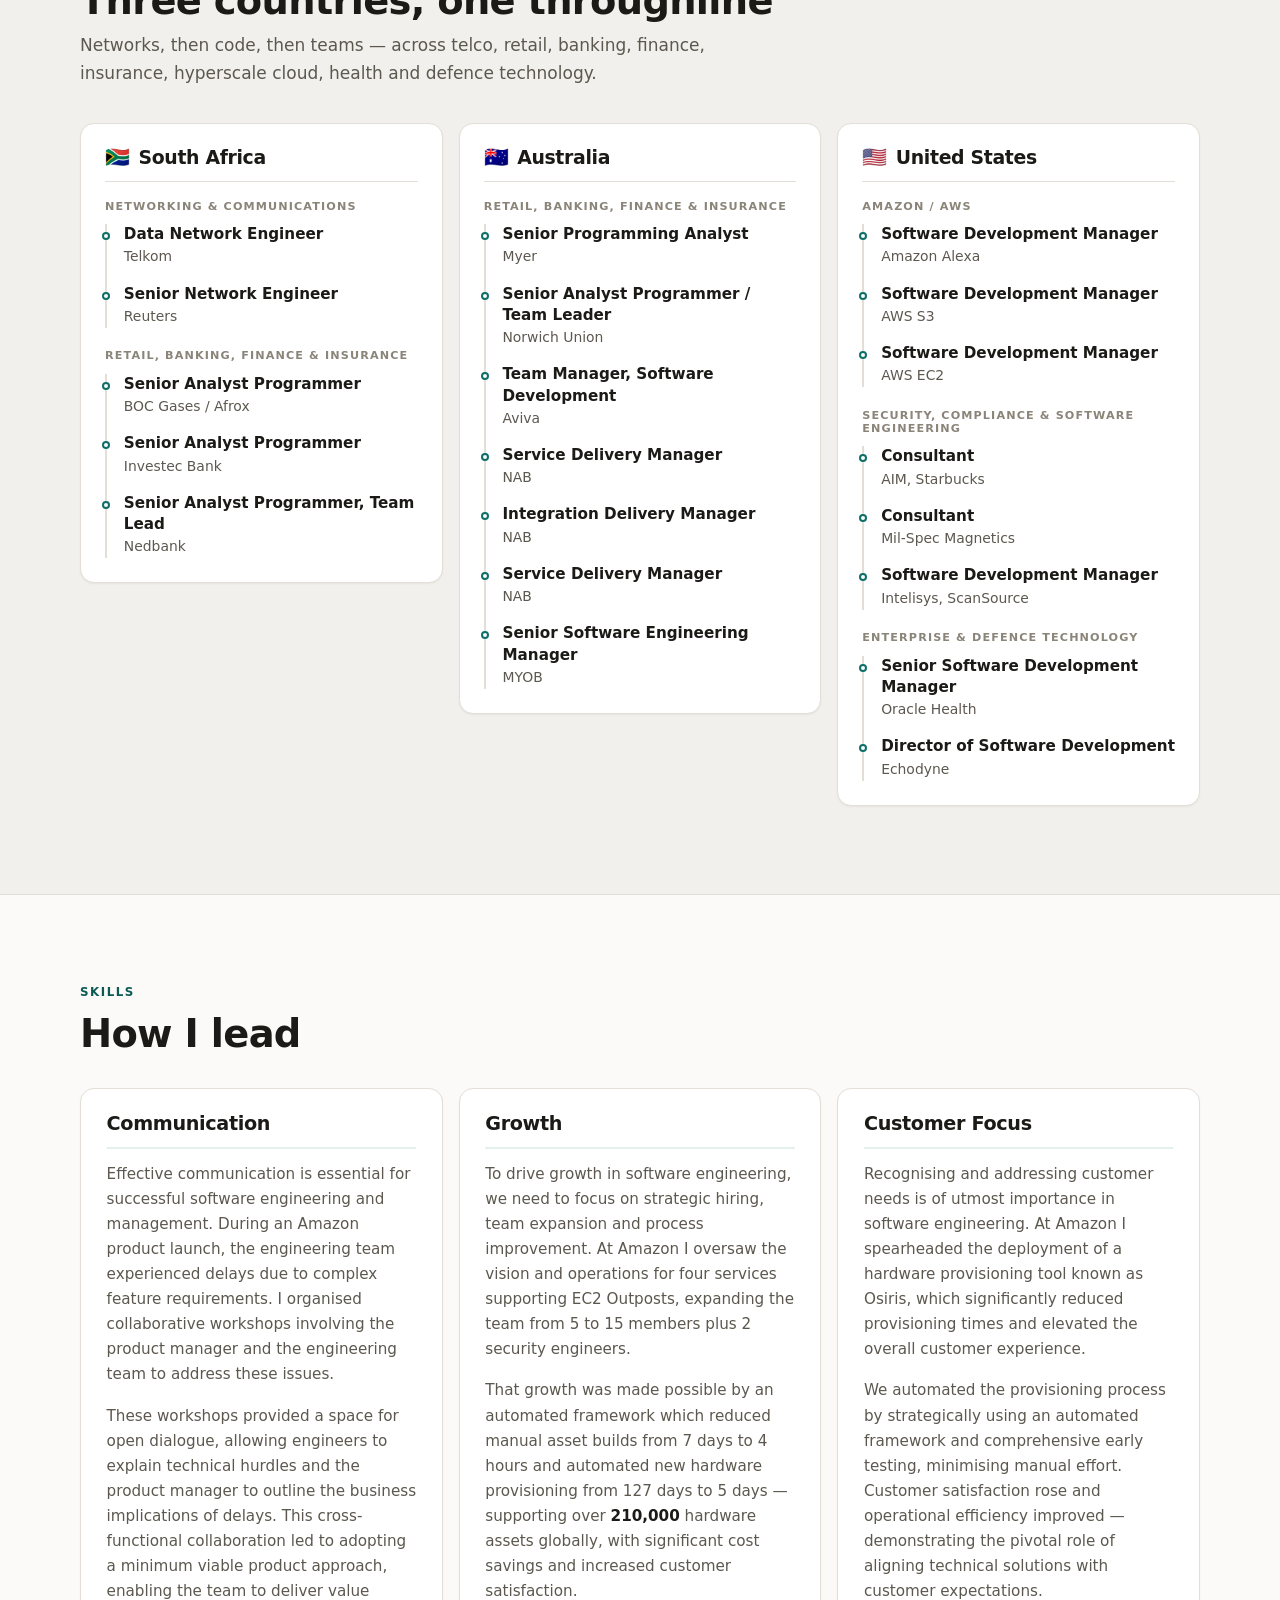
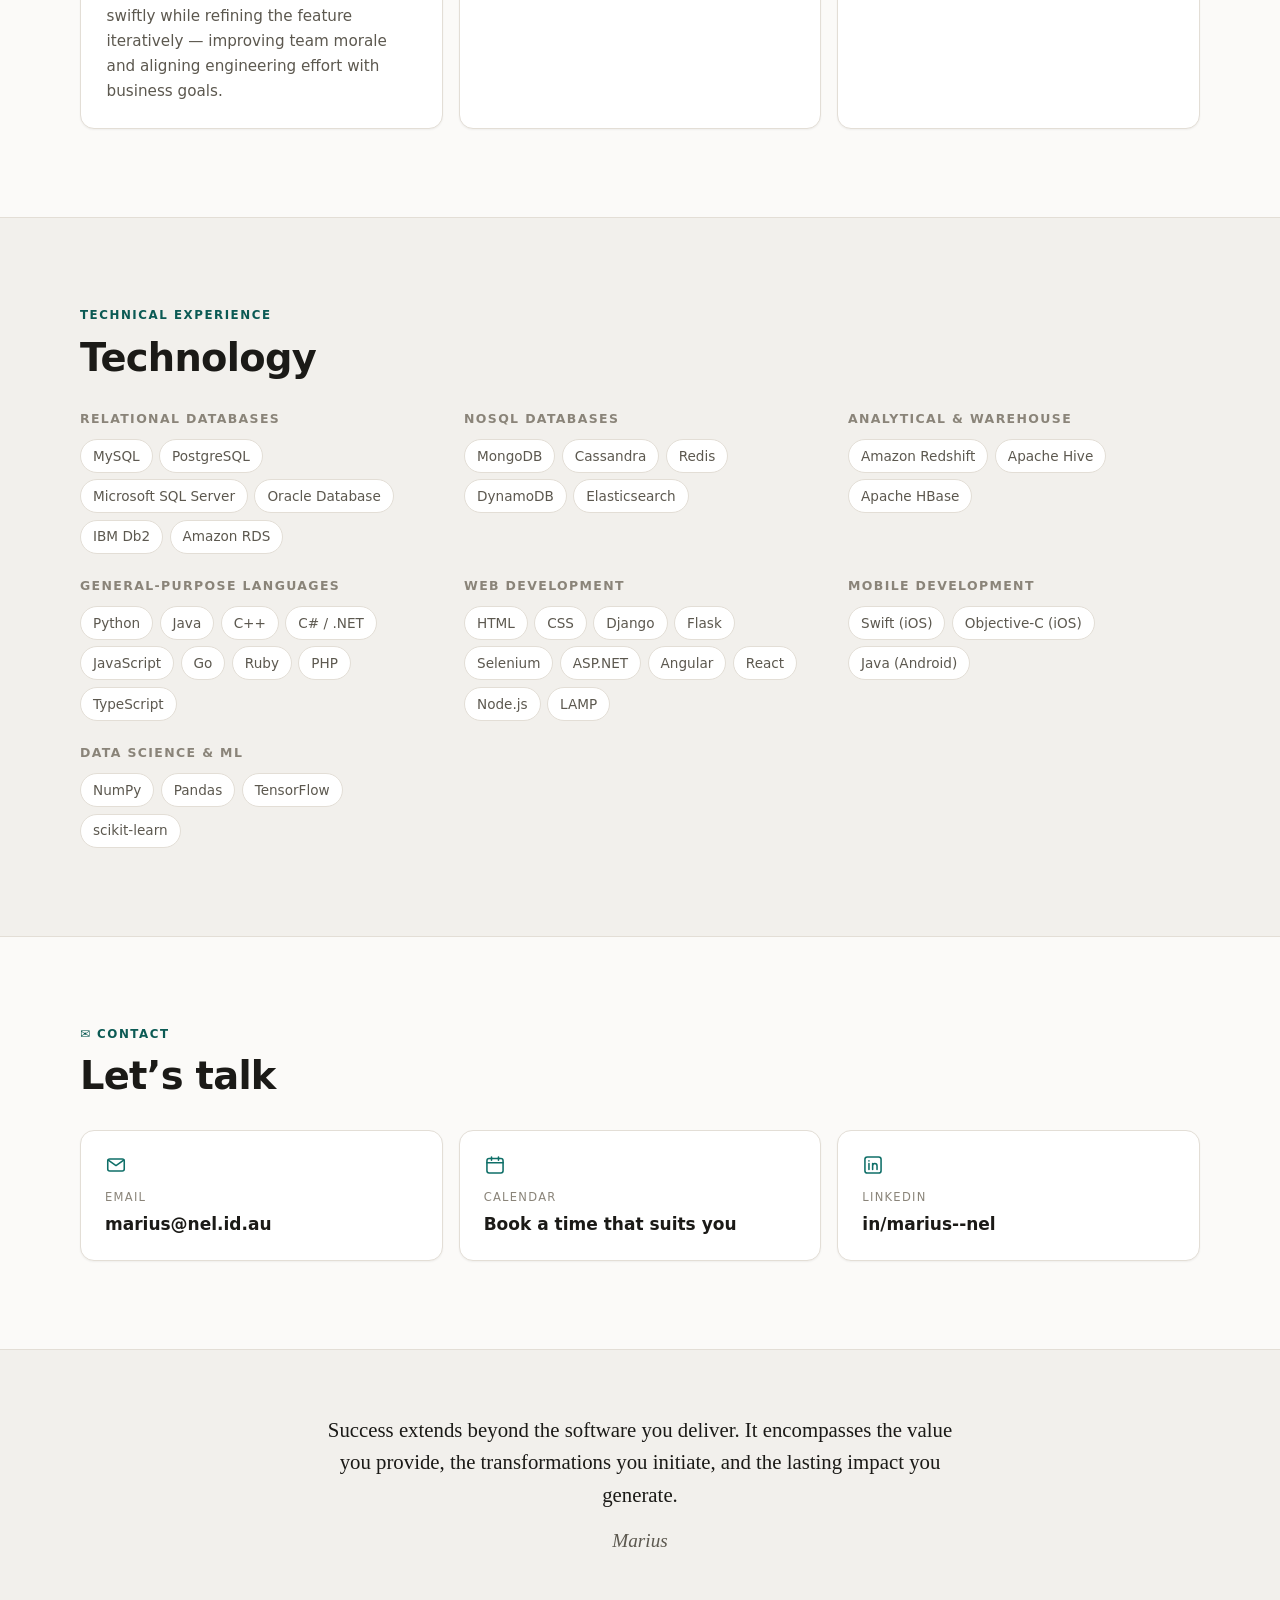
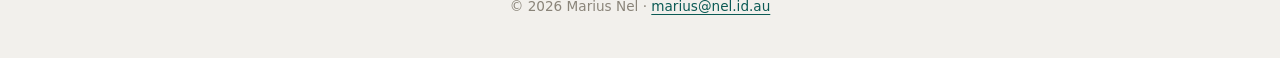
==== commit 05b7238f: "Serve the hero portrait at the size it is rendered The headshot is the LCP element and was a single " ====
--- a/index.html
+++ b/index.html
@@ -8,11 +8,19 @@
 <link rel="canonical" href="https://www.marius-nel.com/">
 
 <meta property="og:type" content="profile">
+<meta property="og:site_name" content="Marius Nel">
+<meta property="og:locale" content="en_AU">
 <meta property="og:title" content="Marius Nel — Software Engineering Leader">
 <meta property="og:description" content="I build highly effective teams from scratch and transform underperforming ones — with a track record across Big 4, banking, finance, and hyperscale cloud.">
-<meta property="og:image" content="assets/img/marius-nel.jpg">
+<!-- 1200x630 card, not the portrait: LinkedIn and Slack crop to 1.91:1 and a
+     1690x1792 portrait loses the face. -->
+<meta property="og:image" content="https://www.marius-nel.com/assets/img/og-card.jpg">
+<meta property="og:image:width" content="1200">
+<meta property="og:image:height" content="630">
+<meta property="og:image:alt" content="Marius Nel — Software Engineering Leadership. South Africa, Australia, United States. Amazon, AWS, Oracle Health, NAB.">
 <meta property="og:url" content="https://www.marius-nel.com/">
 <meta name="twitter:card" content="summary_large_image">
+<meta name="twitter:image" content="https://www.marius-nel.com/assets/img/og-card.jpg">
 
 <link rel="icon" href="assets/img/favicon.svg" type="image/svg+xml">
 <link rel="apple-touch-icon" href="assets/img/marius-nel.jpg">
@@ -110,7 +118,17 @@
       </div>
 
       <figure class="hero-figure">
-        <img src="assets/img/marius-nel.jpg" alt="Portrait of Marius Nel" width="1690" height="1792" fetchpriority="high">
+        <!-- Rendered at 180px (phone) / 320px (desktop) CSS px, so 360 and 640 cover 2x screens.
+             The full 848x900 original stays for the JSON-LD image and apple-touch-icon. -->
+        <picture>
+          <source type="image/avif"
+                  srcset="assets/img/marius-nel-360.avif 360w, assets/img/marius-nel-640.avif 640w"
+                  sizes="(max-width: 860px) min(180px, 45vw), 320px">
+          <img src="assets/img/marius-nel-640.jpg"
+               srcset="assets/img/marius-nel-360.jpg 360w, assets/img/marius-nel-640.jpg 640w"
+               sizes="(max-width: 860px) min(180px, 45vw), 320px"
+               alt="Portrait of Marius Nel" width="640" height="679" fetchpriority="high" decoding="async">
+        </picture>
       </figure>
     </div>
   </section>
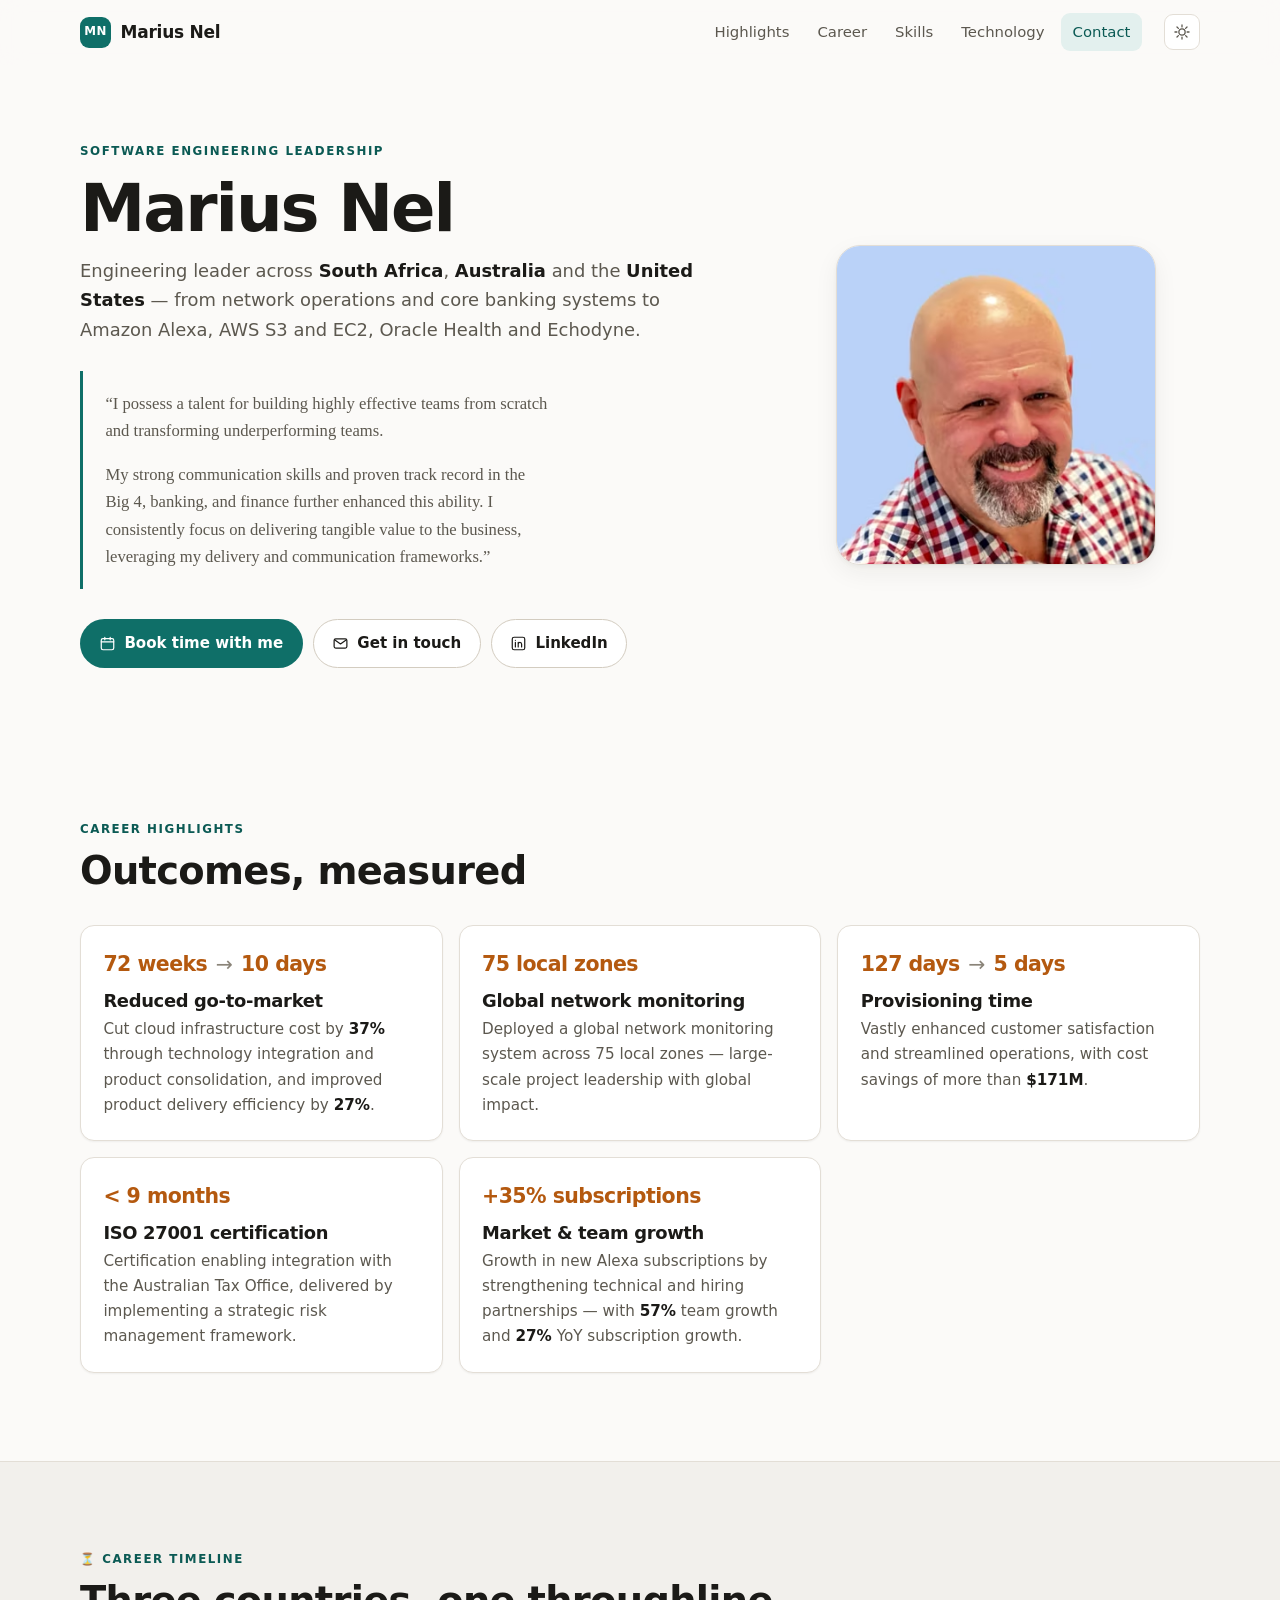
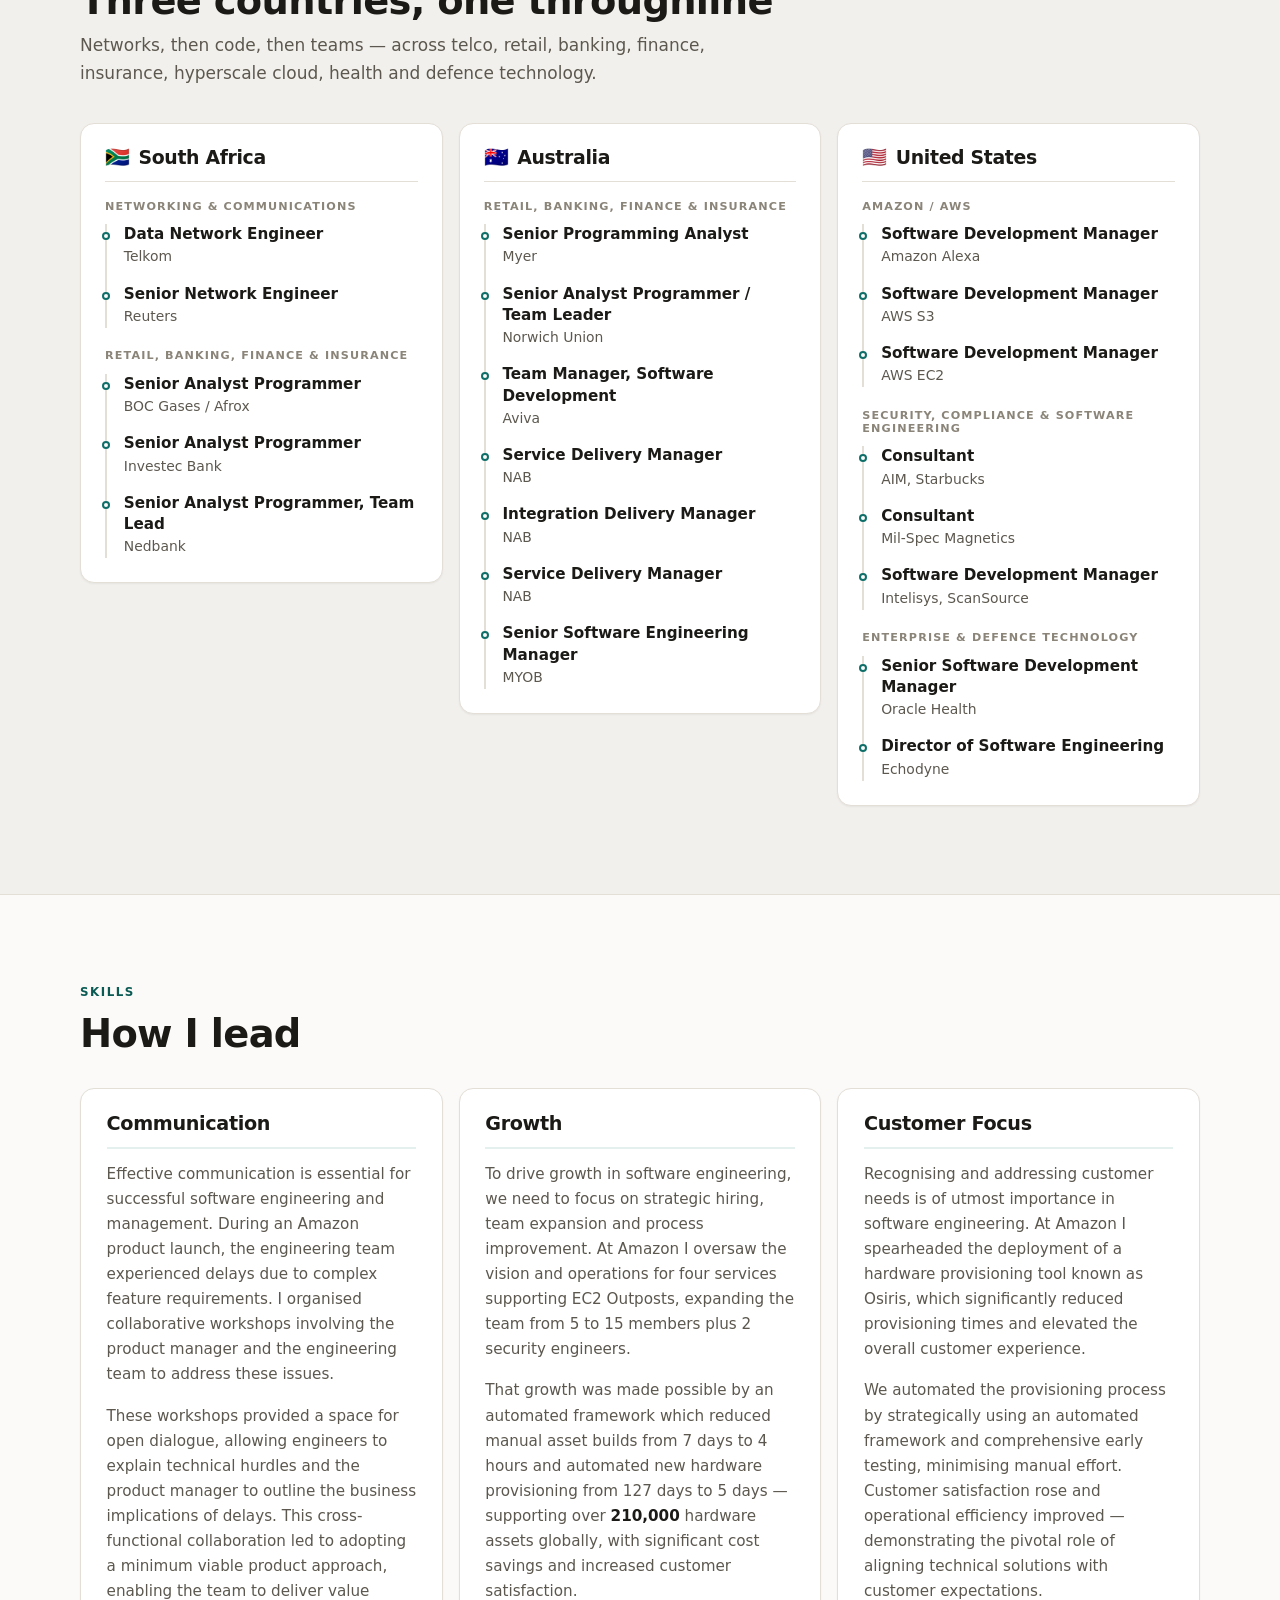
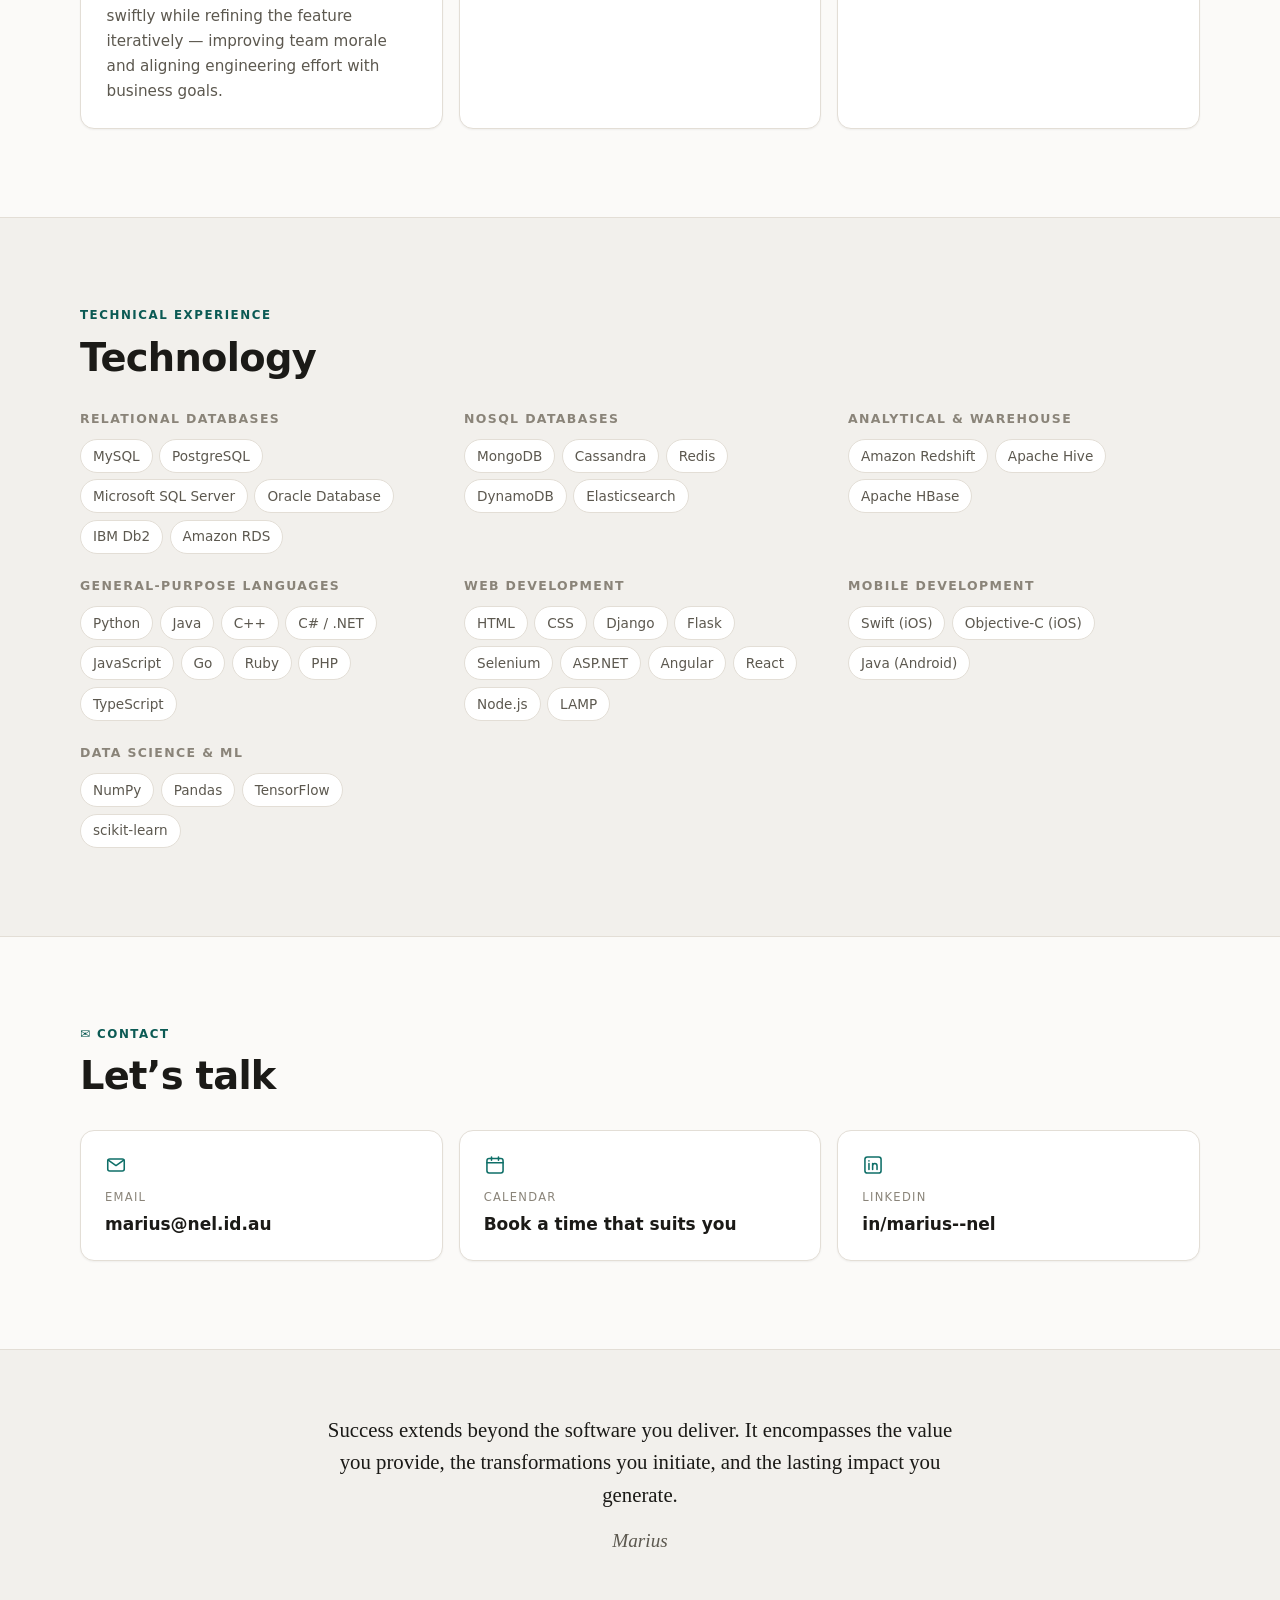
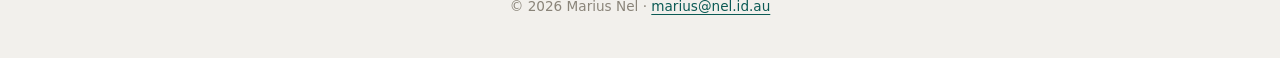
==== commit 876e5ff1: "Correct the Echodyne title: Director of Software Engineering The career timeline carried "Director o" ====
--- a/index.html
+++ b/index.html
@@ -241,7 +241,7 @@
             <h4>Enterprise &amp; Defence Technology</h4>
             <ul role="list">
               <li><span class="role">Senior Software Development Manager</span><span class="org">Oracle Health</span></li>
-              <li><span class="role">Director of Software Development</span><span class="org">Echodyne</span></li>
+              <li><span class="role">Director of Software Engineering</span><span class="org">Echodyne</span></li>
             </ul>
           </div>
         </section>
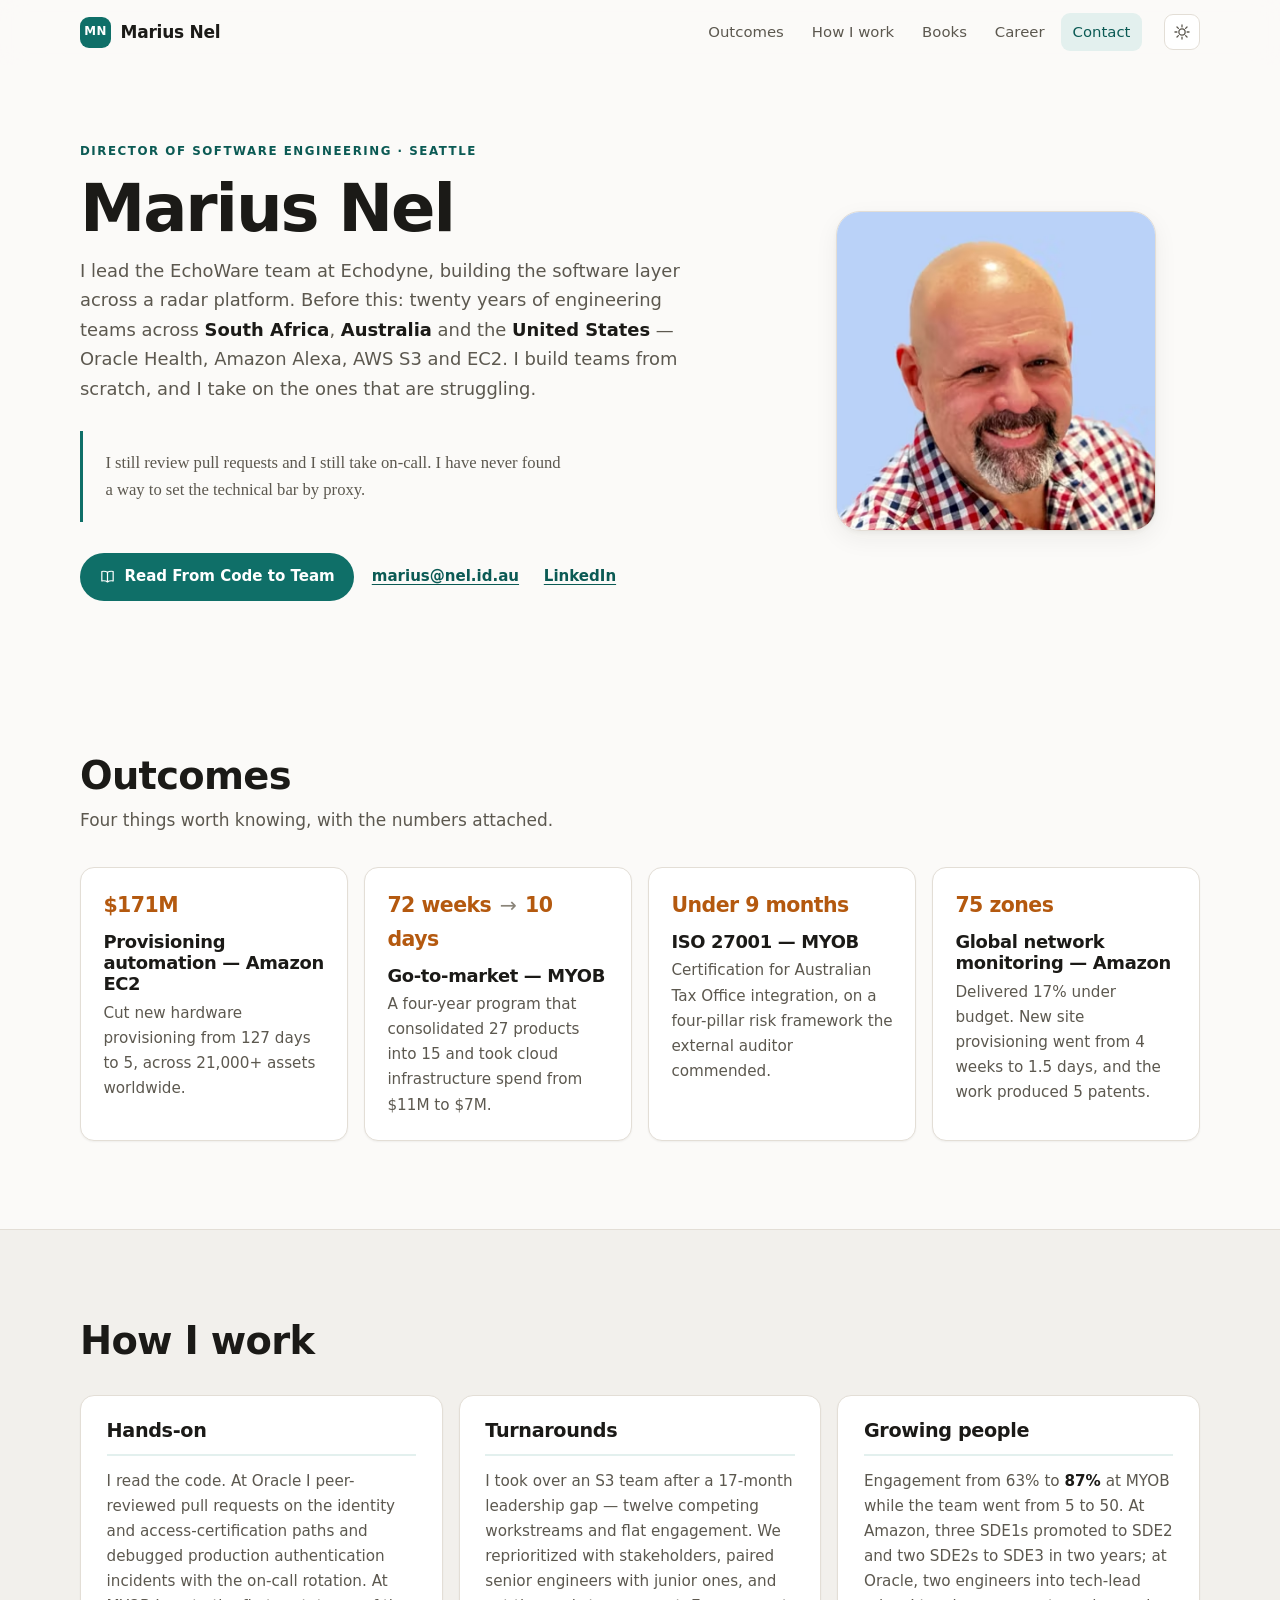
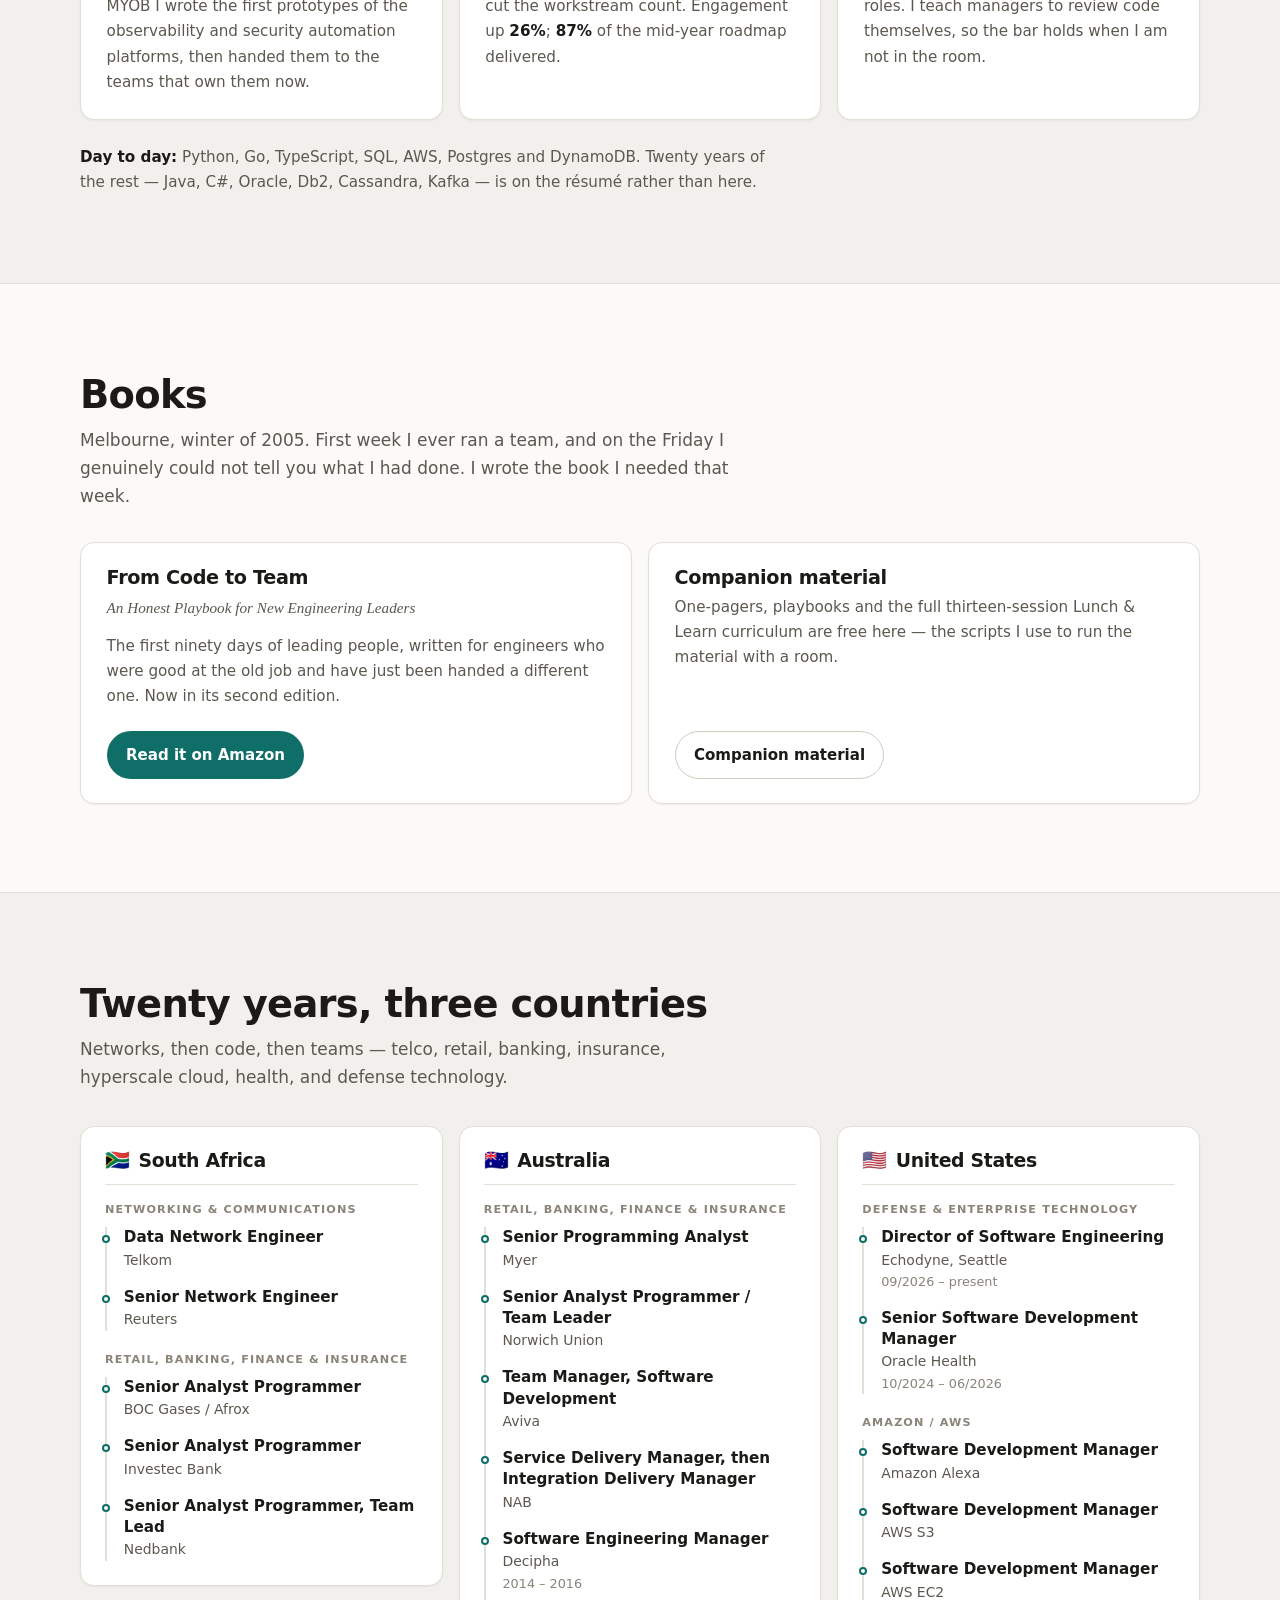
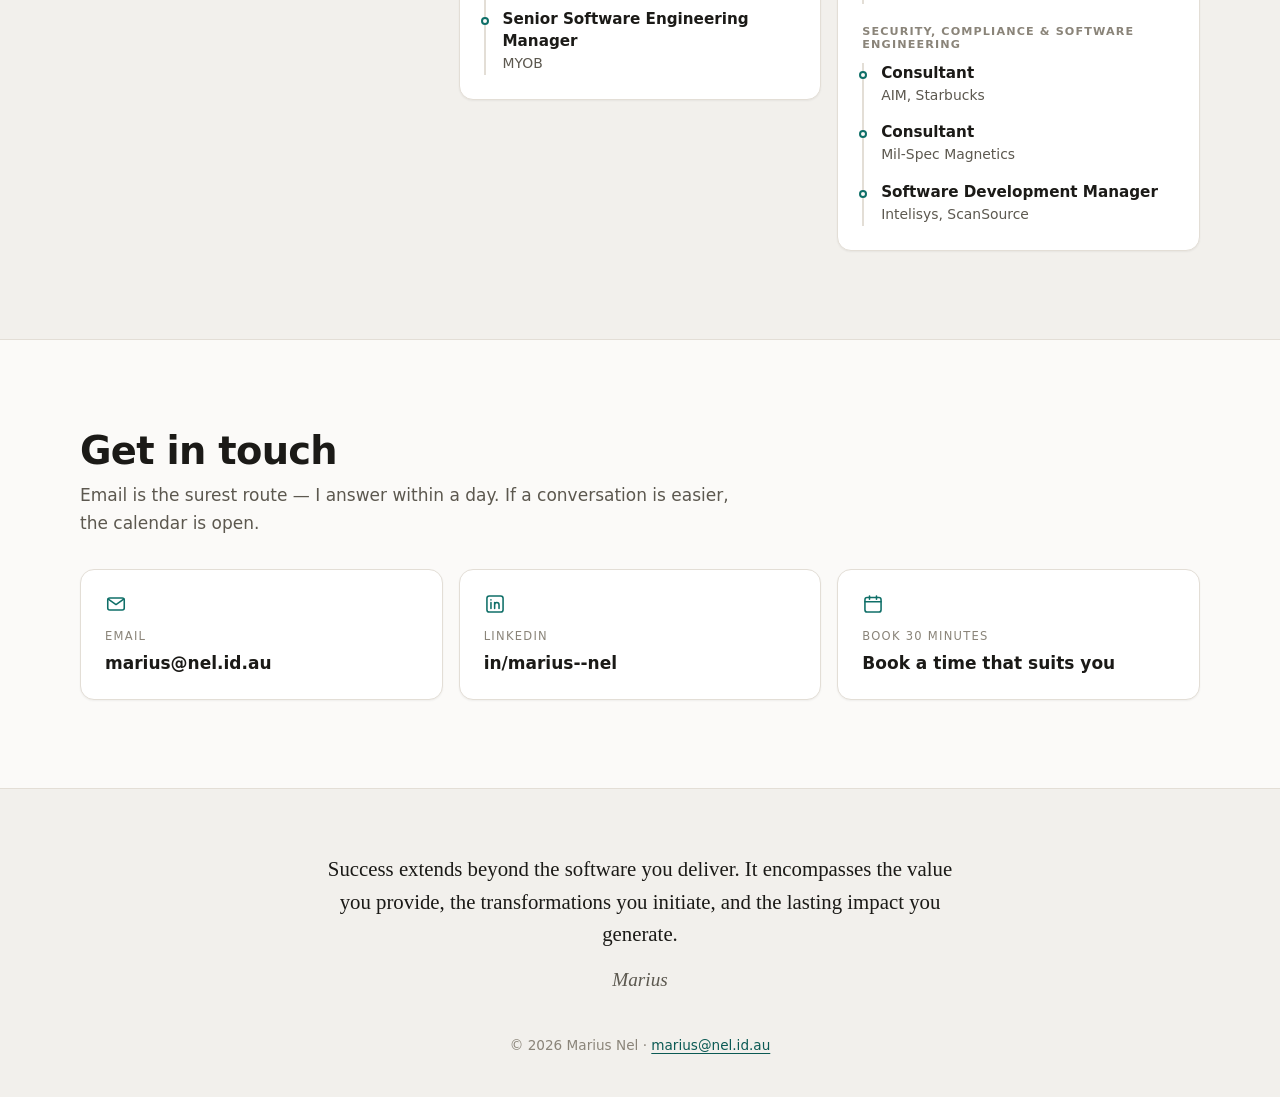
==== commit 64e9dd9e: "Apply the final NEXAA-47 copy (revision 3) to the front page index.html — Mike's §3 text, per the §5" ====
--- a/index.html
+++ b/index.html
@@ -3,21 +3,21 @@
 <head>
 <meta charset="utf-8">
 <meta name="viewport" content="width=device-width, initial-scale=1">
-<title>Marius Nel — Software Engineering Leader</title>
-<meta name="description" content="Marius Nel — engineering leader across South Africa, Australia and the United States. Amazon, AWS, Oracle Health, Echodyne, NAB, MYOB. Building high-performing teams and turning around underperforming ones.">
+<title>Marius Nel — Software Engineering Leader, Seattle</title>
+<meta name="description" content="Engineering leader in Seattle. Twenty years building teams at Amazon, AWS, Oracle Health and MYOB. Author of From Code to Team, a playbook for new leads.">
 <link rel="canonical" href="https://www.marius-nel.com/">
 
 <meta property="og:type" content="profile">
 <meta property="og:site_name" content="Marius Nel">
-<meta property="og:locale" content="en_AU">
+<meta property="og:locale" content="en_US">
 <meta property="og:title" content="Marius Nel — Software Engineering Leader">
-<meta property="og:description" content="I build highly effective teams from scratch and transform underperforming ones — with a track record across Big 4, banking, finance, and hyperscale cloud.">
+<meta property="og:description" content="Twenty years and three countries: Amazon, AWS, Oracle Health, MYOB. Now leading engineering at a radar company in Seattle. Still reviewing pull requests.">
 <!-- 1200x630 card, not the portrait: LinkedIn and Slack crop to 1.91:1 and a
      1690x1792 portrait loses the face. -->
 <meta property="og:image" content="https://www.marius-nel.com/assets/img/og-card.jpg">
 <meta property="og:image:width" content="1200">
 <meta property="og:image:height" content="630">
-<meta property="og:image:alt" content="Marius Nel — Software Engineering Leadership. South Africa, Australia, United States. Amazon, AWS, Oracle Health, NAB.">
+<meta property="og:image:alt" content="Marius Nel — Software Engineering Leader. South Africa, Australia, United States. Amazon, AWS, Oracle Health, MYOB.">
 <meta property="og:url" content="https://www.marius-nel.com/">
 <meta name="twitter:card" content="summary_large_image">
 <meta name="twitter:image" content="https://www.marius-nel.com/assets/img/og-card.jpg">
@@ -31,12 +31,15 @@
 (function(){try{var t=localStorage.getItem("mn-theme")||(matchMedia("(prefers-color-scheme: dark)").matches?"dark":"light");document.documentElement.setAttribute("data-theme",t);}catch(e){}})();
 </script>
 
+<!-- jobTitle names the role, not the employer. No worksFor: the link preview is
+     employer-free by decision (NEXAA-47, meta description B), and this would be
+     the same disclosure. -->
 <script type="application/ld+json">
 {
   "@context": "https://schema.org",
   "@type": "Person",
   "name": "Marius Nel",
-  "jobTitle": "Software Engineering Leader",
+  "jobTitle": "Director of Software Engineering",
   "email": "mailto:marius@nel.id.au",
   "url": "https://www.marius-nel.com/",
   "image": "https://www.marius-nel.com/assets/img/marius-nel.jpg",
@@ -63,10 +66,10 @@
     </a>
 
     <nav class="nav" id="nav" aria-label="Primary">
-      <a href="#highlights">Highlights</a>
+      <a href="#outcomes">Outcomes</a>
+      <a href="#how">How I work</a>
+      <a href="#books">Books</a>
       <a href="#timeline">Career</a>
-      <a href="#skills">Skills</a>
-      <a href="#tech">Technology</a>
       <a href="#contact">Contact</a>
     </nav>
 
@@ -88,32 +91,26 @@
   <section class="hero" id="top">
     <div class="wrap hero-grid">
       <div class="hero-copy">
-        <p class="eyebrow">Software Engineering Leadership</p>
+        <p class="eyebrow">Director of Software Engineering · Seattle</p>
         <h1>Marius&nbsp;Nel</h1>
         <p class="lede">
-          Engineering leader across <strong>South Africa</strong>, <strong>Australia</strong> and the
-          <strong>United States</strong> — from network operations and core banking systems to
-          Amazon Alexa, AWS S3 and EC2, Oracle Health and Echodyne.
+          I lead the EchoWare team at Echodyne, building the software layer across a radar platform.
+          Before this: twenty years of engineering teams across <strong>South Africa</strong>,
+          <strong>Australia</strong> and the <strong>United States</strong> — Oracle Health, Amazon Alexa,
+          AWS S3 and EC2. I build teams from scratch, and I take on the ones that are struggling.
         </p>
 
         <blockquote class="pull">
-          <p>“I possess a talent for building highly effective teams from scratch and transforming underperforming teams.</p>
-          <p>My strong communication skills and proven track record in the Big&nbsp;4, banking, and finance further enhanced this ability. I consistently focus on delivering tangible value to the business, leveraging my delivery and communication frameworks.”</p>
+          <p>I still review pull requests and I still take on-call. I have never found a way to set the technical bar by proxy.</p>
         </blockquote>
 
         <div class="cta-row">
-          <a class="btn btn-primary" href="https://calendar.notion.so/meet/mariusnel/meet" target="_blank" rel="noopener">
-            <svg viewBox="0 0 24 24" width="17" height="17" aria-hidden="true"><rect x="3.2" y="5" width="17.6" height="15.8" rx="2.4"/><path d="M3.2 9.6h17.6M8.2 3.2v3.6M15.8 3.2v3.6"/></svg>
-            Book time with me
+          <a class="btn btn-primary" href="https://www.amazon.com/dp/B0HG67BG7Z" target="_blank" rel="noopener">
+            <svg viewBox="0 0 24 24" width="17" height="17" aria-hidden="true"><path d="M12 6.2C10.6 5 8.9 4.6 6.6 4.6c-1 0-1.9.1-2.6.3v13.4c.7-.2 1.6-.3 2.6-.3 2.3 0 4 .5 5.4 1.7M12 6.2c1.4-1.2 3.1-1.6 5.4-1.6 1 0 1.9.1 2.6.3v13.4c-.7-.2-1.6-.3-2.6-.3-2.3 0-4 .5-5.4 1.7M12 6.2v13.5"/></svg>
+            Read From Code to Team
           </a>
-          <a class="btn btn-ghost" href="#contact">
-            <svg viewBox="0 0 24 24" width="17" height="17" aria-hidden="true"><rect x="3" y="5.4" width="18" height="13.2" rx="2.2"/><path d="m3.6 6.6 8.4 6 8.4-6"/></svg>
-            Get in touch
-          </a>
-          <a class="btn btn-ghost" href="https://www.linkedin.com/in/marius--nel/" target="_blank" rel="noopener">
-            <svg viewBox="0 0 24 24" width="17" height="17" aria-hidden="true"><rect x="3.2" y="3.2" width="17.6" height="17.6" rx="2.6"/><path d="M7.6 10.4v6.4M7.6 7.5v.05M11.6 16.8v-6.4M11.6 13.1c0-1.6 1-2.7 2.4-2.7s2.4 1 2.4 2.7v3.7"/></svg>
-            LinkedIn
-          </a>
+          <a class="cta-link" href="mailto:marius@nel.id.au">marius@nel.id.au</a>
+          <a class="cta-link" href="https://www.linkedin.com/in/marius--nel/" target="_blank" rel="noopener">LinkedIn</a>
         </div>
       </div>
 
@@ -133,48 +130,97 @@
     </div>
   </section>
 
-  <!-- ───────────────────── Career highlights ───────────────────── -->
-  <section class="section" id="highlights" aria-labelledby="highlights-h">
-    <div class="wrap">
-      <p class="eyebrow">Career Highlights</p>
-      <h2 id="highlights-h">Outcomes, measured</h2>
+  <!-- ───────────────────────── Outcomes ───────────────────────── -->
+  <section class="section" id="outcomes" aria-labelledby="outcomes-h">
+    <div class="wrap">
+      <h2 id="outcomes-h">Outcomes</h2>
+      <p class="section-lede">Four things worth knowing, with the numbers attached.</p>
 
       <ul class="cards" role="list">
         <li class="card">
-          <p class="stat">72 weeks <span class="arrow" aria-label="reduced to">→</span> 10 days</p>
-          <h3>Reduced go-to-market</h3>
-          <p>Cut cloud infrastructure cost by <strong>37%</strong> through technology integration and product consolidation, and improved product delivery efficiency by <strong>27%</strong>.</p>
+          <p class="stat">$171M</p>
+          <h3>Provisioning automation — Amazon EC2</h3>
+          <p>Cut new hardware provisioning from 127 days to 5, across 21,000+ assets worldwide.</p>
         </li>
         <li class="card">
-          <p class="stat">75 local zones</p>
-          <h3>Global network monitoring</h3>
-          <p>Deployed a global network monitoring system across 75 local zones — large-scale project leadership with global impact.</p>
+          <p class="stat">72 weeks <span class="arrow" aria-label="reduced to">→</span> 10 days</p>
+          <h3>Go-to-market — MYOB</h3>
+          <p>A four-year program that consolidated 27 products into 15 and took cloud infrastructure spend from $11M to $7M.</p>
         </li>
         <li class="card">
-          <p class="stat">127 days <span class="arrow" aria-label="reduced to">→</span> 5 days</p>
-          <h3>Provisioning time</h3>
-          <p>Vastly enhanced customer satisfaction and streamlined operations, with cost savings of more than <strong>$171M</strong>.</p>
+          <p class="stat">Under 9 months</p>
+          <h3>ISO 27001 — MYOB</h3>
+          <p>Certification for Australian Tax Office integration, on a four-pillar risk framework the external auditor commended.</p>
         </li>
         <li class="card">
-          <p class="stat">&lt; 9 months</p>
-          <h3>ISO 27001 certification</h3>
-          <p>Certification enabling integration with the Australian Tax Office, delivered by implementing a strategic risk management framework.</p>
-        </li>
-        <li class="card">
-          <p class="stat">+35% subscriptions</p>
-          <h3>Market &amp; team growth</h3>
-          <p>Growth in new Alexa subscriptions by strengthening technical and hiring partnerships — with <strong>57%</strong> team growth and <strong>27%</strong> YoY subscription growth.</p>
+          <p class="stat">75 zones</p>
+          <h3>Global network monitoring — Amazon</h3>
+          <p>Delivered 17% under budget. New site provisioning went from 4 weeks to 1.5 days, and the work produced 5 patents.</p>
         </li>
       </ul>
     </div>
   </section>
 
+  <!-- ───────────────────────── How I work ───────────────────────── -->
+  <!-- Fold condition (NEXAA-53): at 1280x800 cold load the pull quote and the
+       book button must both be above the fold. If Books pushes them below it,
+       this section is the one that goes — cut it before touching Books. -->
+  <section class="section section-alt" id="how" aria-labelledby="how-h">
+    <div class="wrap">
+      <h2 id="how-h">How I work</h2>
+
+      <div class="skill-grid">
+        <article class="skill">
+          <h3>Hands-on</h3>
+          <p>I read the code. At Oracle I peer-reviewed pull requests on the identity and access-certification paths and debugged production authentication incidents with the on-call rotation. At MYOB I wrote the first prototypes of the observability and security automation platforms, then handed them to the teams that own them now.</p>
+        </article>
+
+        <article class="skill">
+          <h3>Turnarounds</h3>
+          <p>I took over an S3 team after a 17-month leadership gap — twelve competing workstreams and flat engagement. We reprioritized with stakeholders, paired senior engineers with junior ones, and cut the workstream count. Engagement up <strong>26%</strong>; <strong>87%</strong> of the mid-year roadmap delivered.</p>
+        </article>
+
+        <article class="skill">
+          <h3>Growing people</h3>
+          <p>Engagement from 63% to <strong>87%</strong> at MYOB while the team went from 5 to 50. At Amazon, three SDE1s promoted to SDE2 and two SDE2s to SDE3 in two years; at Oracle, two engineers into tech-lead roles. I teach managers to review code themselves, so the bar holds when I am not in the room.</p>
+        </article>
+      </div>
+
+      <p class="tech-line"><strong>Day to day:</strong> Python, Go, TypeScript, SQL, AWS, Postgres and DynamoDB. Twenty years of the rest — Java, C#, Oracle, Db2, Cassandra, Kafka — is on the résumé rather than here.</p>
+    </div>
+  </section>
+
+  <!-- ───────────────────────── Books ───────────────────────── -->
+  <!-- Book 1 only: it is the one that is published (NEXAA-47). The companion
+       page stays on Notion at its notion.site address so the link survives the
+       domain cutover. -->
+  <section class="section" id="books" aria-labelledby="books-h">
+    <div class="wrap">
+      <h2 id="books-h">Books</h2>
+      <p class="section-lede">Melbourne, winter of 2005. First week I ever ran a team, and on the Friday I genuinely could not tell you what I had done. I wrote the book I needed that week.</p>
+
+      <div class="books-grid">
+        <article class="book">
+          <h3>From Code to Team</h3>
+          <p class="book-sub">An Honest Playbook for New Engineering Leaders</p>
+          <p>The first ninety days of leading people, written for engineers who were good at the old job and have just been handed a different one. Now in its second edition.</p>
+          <a class="btn btn-primary" href="https://www.amazon.com/dp/B0HG67BG7Z" target="_blank" rel="noopener">Read it on Amazon</a>
+        </article>
+
+        <article class="book">
+          <h3>Companion material</h3>
+          <p>One-pagers, playbooks and the full thirteen-session Lunch &amp; Learn curriculum are free here — the scripts I use to run the material with a room.</p>
+          <a class="btn btn-ghost" href="https://nel-id-au.notion.site/Books-3c5a3189063f8018b995f3a4f57f4dca" target="_blank" rel="noopener">Companion material</a>
+        </article>
+      </div>
+    </div>
+  </section>
+
   <!-- ─────────────────────── Career timeline ─────────────────────── -->
   <section class="section section-alt" id="timeline" aria-labelledby="timeline-h">
     <div class="wrap">
-      <p class="eyebrow">⏳ Career Timeline</p>
-      <h2 id="timeline-h">Three countries, one throughline</h2>
-      <p class="section-lede">Networks, then code, then teams — across telco, retail, banking, finance, insurance, hyperscale cloud, health and defence technology.</p>
+      <h2 id="timeline-h">Twenty years, three countries</h2>
+      <p class="section-lede">Networks, then code, then teams — telco, retail, banking, insurance, hyperscale cloud, health, and defense technology.</p>
 
       <div class="timeline">
 
@@ -208,9 +254,8 @@
               <li><span class="role">Senior Programming Analyst</span><span class="org">Myer</span></li>
               <li><span class="role">Senior Analyst Programmer / Team Leader</span><span class="org">Norwich Union</span></li>
               <li><span class="role">Team Manager, Software Development</span><span class="org">Aviva</span></li>
-              <li><span class="role">Service Delivery Manager</span><span class="org">NAB</span></li>
-              <li><span class="role">Integration Delivery Manager</span><span class="org">NAB</span></li>
-              <li><span class="role">Service Delivery Manager</span><span class="org">NAB</span></li>
+              <li><span class="role">Service Delivery Manager, then Integration Delivery Manager</span><span class="org">NAB</span></li>
+              <li><span class="role">Software Engineering Manager</span><span class="org">Decipha</span><span class="when">2014 – 2016</span></li>
               <li><span class="role">Senior Software Engineering Manager</span><span class="org">MYOB</span></li>
             </ul>
           </div>
@@ -218,6 +263,16 @@
 
         <section class="era" aria-labelledby="era-us">
           <h3 class="era-title" id="era-us"><span class="flag" aria-hidden="true">🇺🇸</span> United States</h3>
+
+          <!-- Current role leads the section, dated. The gap between Oracle
+               Health and Echodyne is deliberate: no entry covers it (NEXAA-47). -->
+          <div class="era-group">
+            <h4>Defense &amp; Enterprise Technology</h4>
+            <ul role="list">
+              <li><span class="role">Director of Software Engineering</span><span class="org">Echodyne, Seattle</span><span class="when">09/2026 – present</span></li>
+              <li><span class="role">Senior Software Development Manager</span><span class="org">Oracle Health</span><span class="when">10/2024 – 06/2026</span></li>
+            </ul>
+          </div>
 
           <div class="era-group">
             <h4>Amazon / AWS</h4>
@@ -236,103 +291,8 @@
               <li><span class="role">Software Development Manager</span><span class="org">Intelisys, ScanSource</span></li>
             </ul>
           </div>
-
-          <div class="era-group">
-            <h4>Enterprise &amp; Defence Technology</h4>
-            <ul role="list">
-              <li><span class="role">Senior Software Development Manager</span><span class="org">Oracle Health</span></li>
-              <li><span class="role">Director of Software Engineering</span><span class="org">Echodyne</span></li>
-            </ul>
-          </div>
         </section>
 
-      </div>
-    </div>
-  </section>
-
-  <!-- ───────────────────────── Skills ───────────────────────── -->
-  <section class="section" id="skills" aria-labelledby="skills-h">
-    <div class="wrap">
-      <p class="eyebrow">Skills</p>
-      <h2 id="skills-h">How I lead</h2>
-
-      <div class="skill-grid">
-        <article class="skill">
-          <h3>Communication</h3>
-          <p>Effective communication is essential for successful software engineering and management. During an Amazon product launch, the engineering team experienced delays due to complex feature requirements. I organised collaborative workshops involving the product manager and the engineering team to address these issues.</p>
-          <p>These workshops provided a space for open dialogue, allowing engineers to explain technical hurdles and the product manager to outline the business implications of delays. This cross-functional collaboration led to adopting a minimum viable product approach, enabling the team to deliver value swiftly while refining the feature iteratively — improving team morale and aligning engineering effort with business goals.</p>
-        </article>
-
-        <article class="skill">
-          <h3>Growth</h3>
-          <p>To drive growth in software engineering, we need to focus on strategic hiring, team expansion and process improvement. At Amazon I oversaw the vision and operations for four services supporting EC2 Outposts, expanding the team from 5 to 15 members plus 2 security engineers.</p>
-          <p>That growth was made possible by an automated framework which reduced manual asset builds from 7 days to 4 hours and automated new hardware provisioning from 127 days to 5 days — supporting over <strong>210,000</strong> hardware assets globally, with significant cost savings and increased customer satisfaction.</p>
-        </article>
-
-        <article class="skill">
-          <h3>Customer Focus</h3>
-          <p>Recognising and addressing customer needs is of utmost importance in software engineering. At Amazon I spearheaded the deployment of a hardware provisioning tool known as Osiris, which significantly reduced provisioning times and elevated the overall customer experience.</p>
-          <p>We automated the provisioning process by strategically using an automated framework and comprehensive early testing, minimising manual effort. Customer satisfaction rose and operational efficiency improved — demonstrating the pivotal role of aligning technical solutions with customer expectations.</p>
-        </article>
-      </div>
-    </div>
-  </section>
-
-  <!-- ─────────────────── Technical experience ─────────────────── -->
-  <section class="section section-alt" id="tech" aria-labelledby="tech-h">
-    <div class="wrap">
-      <p class="eyebrow">Technical Experience</p>
-      <h2 id="tech-h">Technology</h2>
-
-      <div class="tech-grid">
-        <div class="tech-block">
-          <h3>Relational databases</h3>
-          <ul class="chips" role="list">
-            <li>MySQL</li><li>PostgreSQL</li><li>Microsoft SQL Server</li><li>Oracle Database</li><li>IBM Db2</li><li>Amazon RDS</li>
-          </ul>
-        </div>
-
-        <div class="tech-block">
-          <h3>NoSQL databases</h3>
-          <ul class="chips" role="list">
-            <li>MongoDB</li><li>Cassandra</li><li>Redis</li><li>DynamoDB</li><li>Elasticsearch</li>
-          </ul>
-        </div>
-
-        <div class="tech-block">
-          <h3>Analytical &amp; warehouse</h3>
-          <ul class="chips" role="list">
-            <li>Amazon Redshift</li><li>Apache Hive</li><li>Apache HBase</li>
-          </ul>
-        </div>
-
-        <div class="tech-block">
-          <h3>General-purpose languages</h3>
-          <ul class="chips" role="list">
-            <li>Python</li><li>Java</li><li>C++</li><li>C# / .NET</li><li>JavaScript</li><li>Go</li><li>Ruby</li><li>PHP</li><li>TypeScript</li>
-          </ul>
-        </div>
-
-        <div class="tech-block">
-          <h3>Web development</h3>
-          <ul class="chips" role="list">
-            <li>HTML</li><li>CSS</li><li>Django</li><li>Flask</li><li>Selenium</li><li>ASP.NET</li><li>Angular</li><li>React</li><li>Node.js</li><li>LAMP</li>
-          </ul>
-        </div>
-
-        <div class="tech-block">
-          <h3>Mobile development</h3>
-          <ul class="chips" role="list">
-            <li>Swift (iOS)</li><li>Objective-C (iOS)</li><li>Java (Android)</li>
-          </ul>
-        </div>
-
-        <div class="tech-block">
-          <h3>Data science &amp; ML</h3>
-          <ul class="chips" role="list">
-            <li>NumPy</li><li>Pandas</li><li>TensorFlow</li><li>scikit-learn</li>
-          </ul>
-        </div>
       </div>
     </div>
   </section>
@@ -340,8 +300,8 @@
   <!-- ───────────────────────── Contact ───────────────────────── -->
   <section class="section" id="contact" aria-labelledby="contact-h">
     <div class="wrap">
-      <p class="eyebrow">✉️ Contact</p>
-      <h2 id="contact-h">Let’s talk</h2>
+      <h2 id="contact-h">Get in touch</h2>
+      <p class="section-lede">Email is the surest route — I answer within a day. If a conversation is easier, the calendar is open.</p>
 
       <div class="contact-grid">
         <a class="contact-card" href="mailto:marius@nel.id.au">
@@ -350,16 +310,16 @@
           <span class="contact-value">marius@nel.id.au</span>
         </a>
 
-        <a class="contact-card" href="https://calendar.notion.so/meet/mariusnel/meet" target="_blank" rel="noopener">
-          <svg viewBox="0 0 24 24" width="22" height="22" aria-hidden="true"><rect x="3.2" y="5" width="17.6" height="15.8" rx="2.4"/><path d="M3.2 9.6h17.6M8.2 3.2v3.6M15.8 3.2v3.6"/></svg>
-          <span class="contact-label">Calendar</span>
-          <span class="contact-value">Book a time that suits you</span>
-        </a>
-
         <a class="contact-card" href="https://www.linkedin.com/in/marius--nel/" target="_blank" rel="noopener">
           <svg viewBox="0 0 24 24" width="22" height="22" aria-hidden="true"><rect x="3.2" y="3.2" width="17.6" height="17.6" rx="2.6"/><path d="M7.6 10.4v6.4M7.6 7.5v.05M11.6 16.8v-6.4M11.6 13.1c0-1.6 1-2.7 2.4-2.7s2.4 1 2.4 2.7v3.7"/></svg>
           <span class="contact-label">LinkedIn</span>
           <span class="contact-value">in/marius--nel</span>
+        </a>
+
+        <a class="contact-card" href="https://calendar.notion.so/meet/mariusnel/meet" target="_blank" rel="noopener">
+          <svg viewBox="0 0 24 24" width="22" height="22" aria-hidden="true"><rect x="3.2" y="5" width="17.6" height="15.8" rx="2.4"/><path d="M3.2 9.6h17.6M8.2 3.2v3.6M15.8 3.2v3.6"/></svg>
+          <span class="contact-label">Book 30 minutes</span>
+          <span class="contact-value">Book a time that suits you</span>
         </a>
       </div>
     </div>
--- a/assets/css/site.css
+++ b/assets/css/site.css
@@ -181,6 +181,14 @@
 .btn-ghost { background: var(--surface); border-color: var(--border-firm); color: var(--text); }
 .btn-ghost:hover { background: var(--bg-alt); color: var(--text); }
 
+/* One primary action; email and LinkedIn sit beside it as plain links so
+   there is only one button competing for the eye. */
+.cta-link {
+  display: inline-flex; align-items: center; padding: .68rem .45rem;
+  font-size: .94rem; font-weight: 580; color: var(--accent-text);
+}
+.cta-link:hover { color: var(--text); }
+
 .hero-figure { margin: 0; justify-self: center; }
 .hero-figure img {
   width: min(320px, 72vw); aspect-ratio: 1; object-fit: cover; object-position: 50% 22%;
@@ -195,14 +203,17 @@
 
 /* ---------- highlight cards ---------- */
 
-/* Five cards: 3 + 2 reads better than 4 + 1, so cap the track count at three. */
+/* Four cards: 2 + 2 on a laptop, one row of four on a wide screen. Never 3 + 1. */
 .cards {
   list-style: none; padding: 0; margin: 2rem 0 0;
   display: grid; gap: 1rem;
   grid-template-columns: repeat(auto-fit, minmax(265px, 1fr));
 }
-@media (min-width: 900px) {
-  .cards { grid-template-columns: repeat(3, 1fr); }
+@media (min-width: 700px) {
+  .cards { grid-template-columns: repeat(2, 1fr); }
+}
+@media (min-width: 1100px) {
+  .cards { grid-template-columns: repeat(4, 1fr); }
 }
 
 .card {
@@ -259,6 +270,7 @@
 }
 .era .role { display: block; font-weight: 580; font-size: .95rem; line-height: 1.4; }
 .era .org  { display: block; font-size: .87rem; color: var(--text-muted); }
+.era .when { display: block; font-size: .8rem; color: var(--text-faint); font-variant-numeric: tabular-nums; }
 
 /* ---------- skills ---------- */
 
@@ -278,21 +290,25 @@
 .skill p:last-child { margin-bottom: 0; }
 .skill strong { color: var(--text); font-weight: 640; }
 
-/* ---------- technology ---------- */
-
-.tech-grid {
-  display: grid; gap: 1.6rem 2rem; margin-top: 2rem;
-  grid-template-columns: repeat(auto-fit, minmax(280px, 1fr));
-}
-.tech-block h3 {
-  font-size: .78rem; text-transform: uppercase; letter-spacing: .11em;
-  color: var(--text-faint); margin-bottom: .75rem;
-}
-.chips { list-style: none; margin: 0; padding: 0; display: flex; flex-wrap: wrap; gap: .4rem; }
-.chips li {
-  background: var(--surface); border: 1px solid var(--border); border-radius: 999px;
-  padding: .3rem .75rem; font-size: .85rem; color: var(--text-muted); white-space: nowrap;
-}
+/* The one technology line that replaced the seven-block inventory. */
+.tech-line { margin: 1.6rem 0 0; max-width: 72ch; font-size: .95rem; color: var(--text-muted); }
+.tech-line strong { color: var(--text); font-weight: 640; }
+
+/* ---------- books ---------- */
+
+.books-grid {
+  display: grid; gap: 1rem; margin-top: 2rem;
+  grid-template-columns: repeat(auto-fit, minmax(300px, 1fr));
+}
+.book {
+  display: flex; flex-direction: column; gap: .35rem;
+  background: var(--surface); border: 1px solid var(--border); border-radius: var(--radius);
+  padding: 1.5rem 1.6rem; box-shadow: var(--shadow-sm);
+}
+.book h3 { font-size: 1.2rem; margin: 0; }
+.book .book-sub { font-family: var(--serif); font-style: italic; color: var(--text-muted); margin: 0 0 .5rem; }
+.book p { font-size: .95rem; color: var(--text-muted); }
+.book .btn { align-self: flex-start; margin-top: auto; }
 
 /* ---------- contact ---------- */
 
@@ -351,8 +367,8 @@
 }
 
 @media print {
-  .site-header, .cta-row, .contact-card svg { display: none; }
+  .site-header, .cta-row, .book .btn, .contact-card svg { display: none; }
   body { background: #fff; color: #000; font-size: 11pt; }
   .section, .section-alt { border: 0; background: #fff; padding: 1rem 0; }
-  .card, .era, .skill, .contact-card { break-inside: avoid; box-shadow: none; }
-}
+  .card, .era, .skill, .book, .contact-card { break-inside: avoid; box-shadow: none; }
+}
